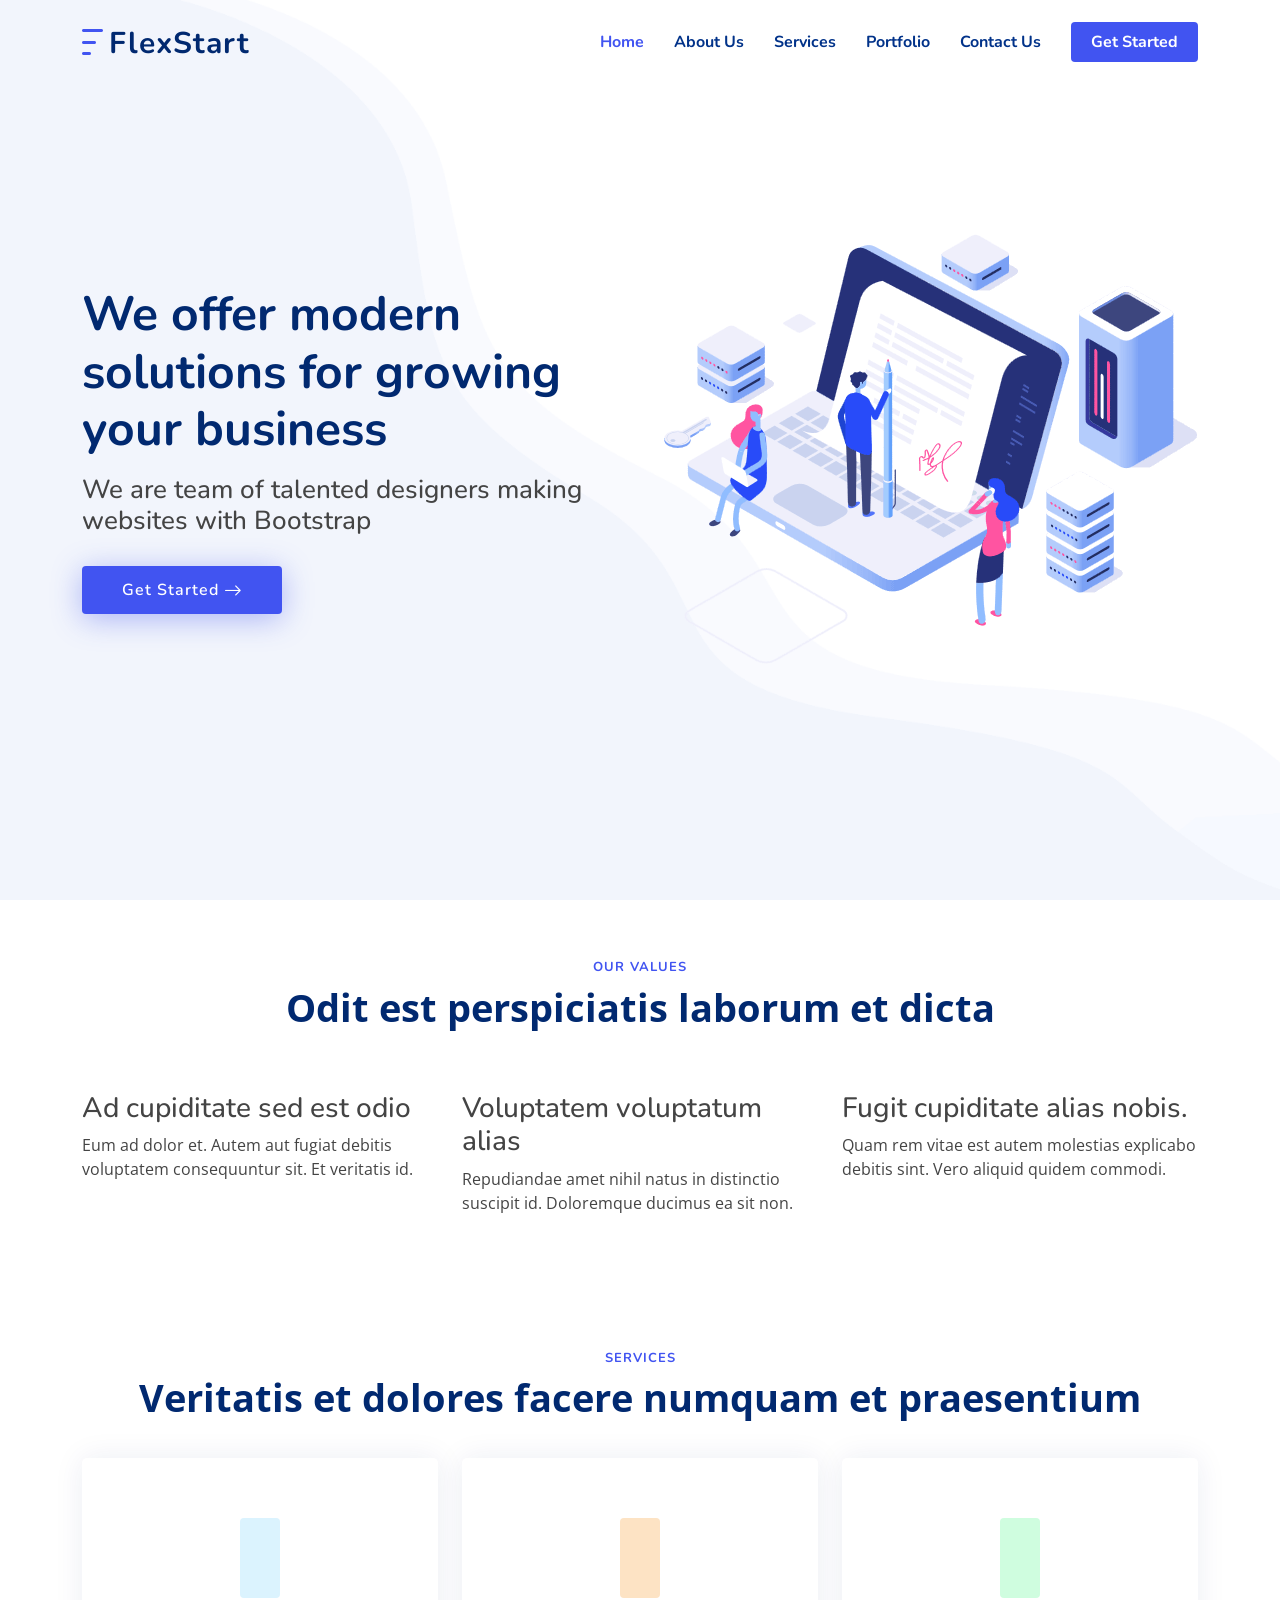
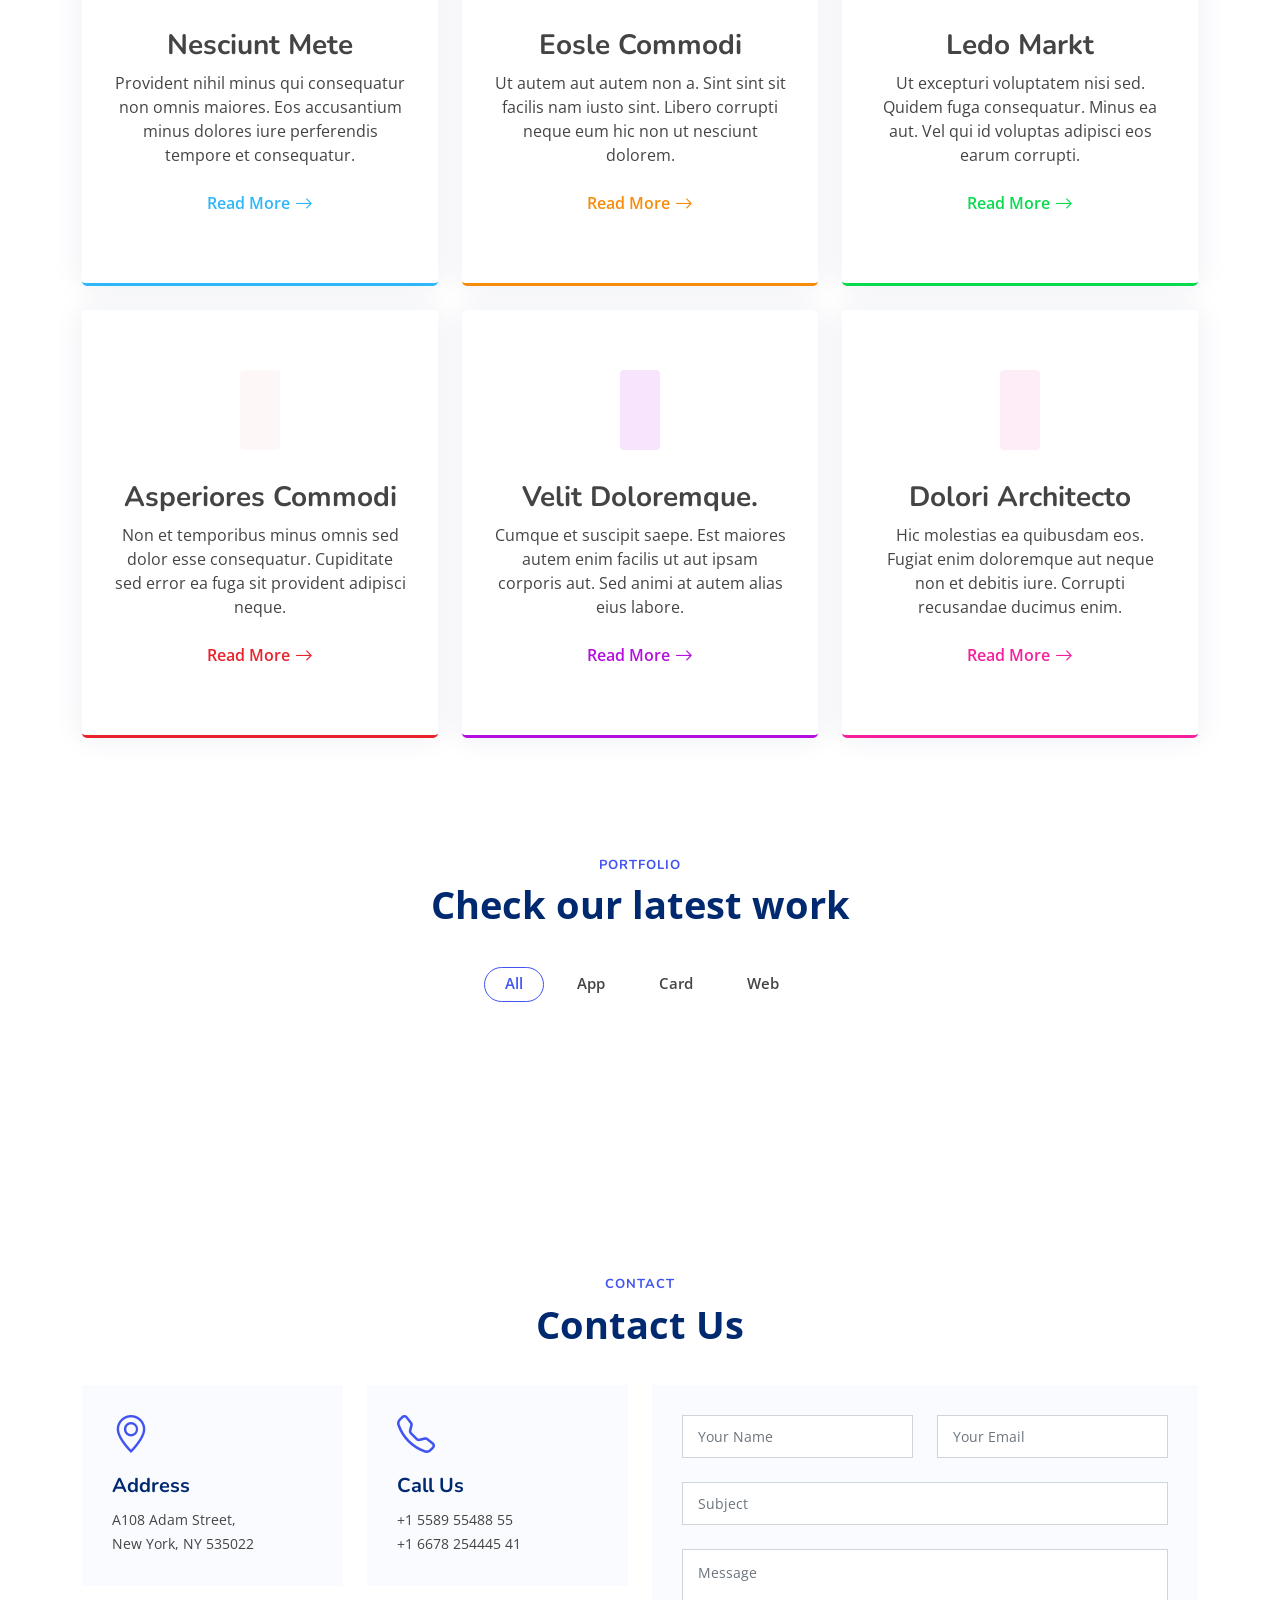
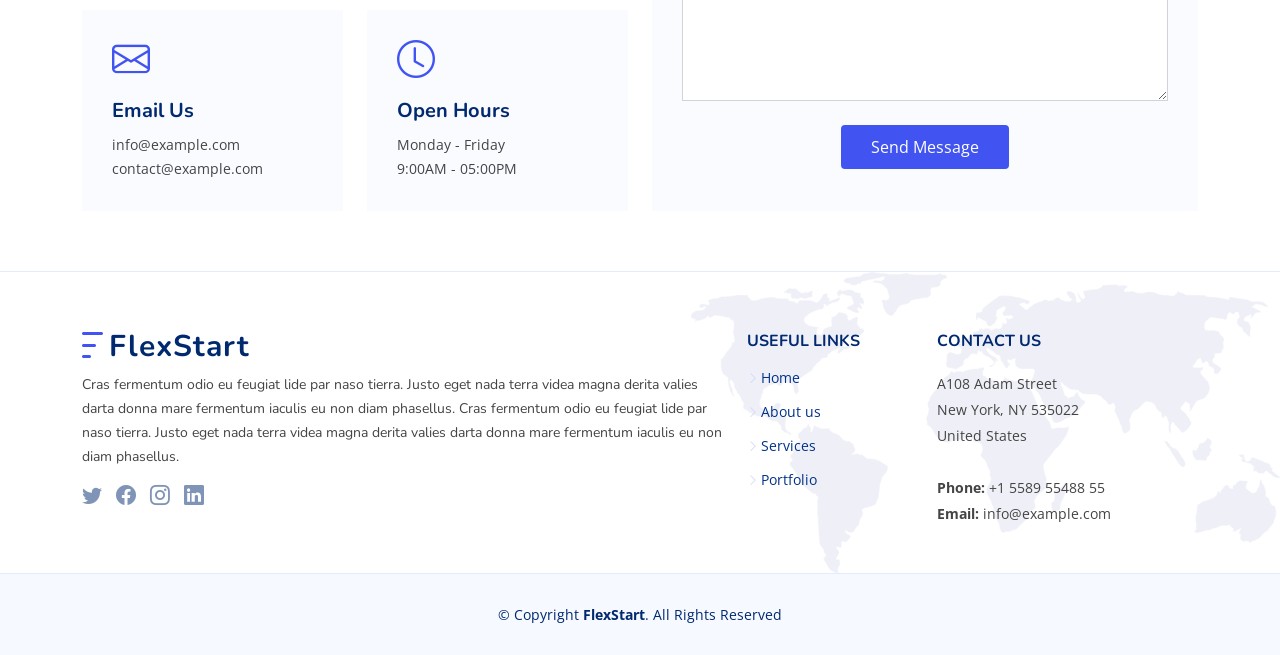
==== index.html @ 8f0bd7f2 "first commit" ====
<!DOCTYPE html>
<html lang="en">

<head>
  <meta name="description" content="Award winning mobile & web app development, design, and strategy. We're the software development firm you've been looking for.">
	<meta name="keywords" content="website development" />
	<meta name="viewport" content="width=device-width,initial-scale=1.0" />
	<link rel="canonical" href="" />
	<meta name="googlebot" content="index, follow" />
	<meta name="yahooSeeker" content="index, follow" />
	<meta name="msnbot" content="index, follow" />
	<meta name="robots" content="index, follow" />
	<link rel="shortcut icon" type="image/x-icon" href="./assets/images/favicon.webp">
	<meta property="og:title" content="Woz At Work Website Development Company - iPhone & Android App Development">
	<meta property="og:site_name" content="Woz At Work">
	<meta property="og:url" content="">
	<meta property="og:description" content="Award winning mobile & web app development, design, and strategy. We're the software development firm you've been looking for.">
  <title>Woz At Work- Award winning mobile & web app development, design, and strategy. We're the software development firm you've been looking for.</title>

  <!-- Google Fonts -->
  <link href="https://fonts.googleapis.com/css?family=Open+Sans:300,300i,400,400i,600,600i,700,700i|Nunito:300,300i,400,400i,600,600i,700,700i|Poppins:300,300i,400,400i,500,500i,600,600i,700,700i" rel="stylesheet">

  <!-- Vendor CSS Files -->
  <link href="assets/css/aos.css" rel="stylesheet">
  <link href="assets/css/bootstrap.min.css" rel="stylesheet">
  <link href="assets/css/bootstrap-icons.css" rel="stylesheet">
  <link href="assets/css/glightbox.min.css" rel="stylesheet">
  <link href="assets/css/remixicon.css" rel="stylesheet">
  <link href="assets/css/swiper-bundle.min.css" rel="stylesheet">

  <!-- CSS File -->
  <link href="assets/css/style.css" rel="stylesheet">
</head>

<body>

  <!-- ======= Header ======= -->
  <header id="header" class="header fixed-top">
    <div class="container-fluid container-xl d-flex align-items-center justify-content-between">

      <a href="index.html" class="logo d-flex align-items-center">
        <img src="assets/img/logo.png" alt="">
        <span>FlexStart</span>
      </a>

      <nav id="navbar" class="navbar">
        <ul>
          <li><a class="nav-link scrollto active" href="#hero">Home</a></li>
          <li><a class="nav-link scrollto" href="#about">About Us</a></li>
          <li><a class="nav-link scrollto" href="#services">Services</a></li>
          <li><a class="nav-link scrollto" href="#portfolio">Portfolio</a></li>
          <li><a class="nav-link scrollto" href="#contact">Contact Us</a></li>
          <li><a class="getstarted scrollto" href="#about">Get Started</a></li>
        </ul>
        <i class="bi bi-list mobile-nav-toggle"></i>
      </nav><!-- .navbar -->

    </div>
  </header><!-- End Header -->

  <!-- ======= Hero Section ======= -->
  <section id="hero" class="hero d-flex align-items-center">

    <div class="container">
      <div class="row">
        <div class="col-lg-6 d-flex flex-column justify-content-center">
          <h1 data-aos="fade-up">We offer modern solutions for growing your business</h1>
          <h2 data-aos="fade-up" data-aos-delay="400">We are team of talented designers making websites with Bootstrap</h2>
          <div data-aos="fade-up" data-aos-delay="600">
            <div class="text-center text-lg-start">
              <a href="#about" class="btn-get-started scrollto d-inline-flex align-items-center justify-content-center align-self-center">
                <span>Get Started</span>
                <i class="bi bi-arrow-right"></i>
              </a>
            </div>
          </div>
        </div>
        <div class="col-lg-6 hero-img" data-aos="zoom-out" data-aos-delay="200">
          <img src="assets/img/hero-img.png" class="img-fluid" alt="">
        </div>
      </div>
    </div>

  </section><!-- End Hero -->

  <main id="main">

    <!-- ======= Start About Section ======= -->
    <section id="about" class="Start ">

      <div class="container" data-aos="fade-up">

        <header class="section-header">
          <h2>Our Values</h2>
          <p>Odit est perspiciatis laborum et dicta</p>
        </header>

        <div class="row">

          <div class="col-lg-4" data-aos="fade-up" data-aos-delay="200">
            <div class="box">
              <img src="assets/img/values-1.png" class="img-fluid" alt="">
              <h3>Ad cupiditate sed est odio</h3>
              <p>Eum ad dolor et. Autem aut fugiat debitis voluptatem consequuntur sit. Et veritatis id.</p>
            </div>
          </div>

          <div class="col-lg-4 mt-4 mt-lg-0" data-aos="fade-up" data-aos-delay="400">
            <div class="box">
              <img src="assets/img/values-2.png" class="img-fluid" alt="">
              <h3>Voluptatem voluptatum alias</h3>
              <p>Repudiandae amet nihil natus in distinctio suscipit id. Doloremque ducimus ea sit non.</p>
            </div>
          </div>

          <div class="col-lg-4 mt-4 mt-lg-0" data-aos="fade-up" data-aos-delay="600">
            <div class="box">
              <img src="assets/img/values-3.png" class="img-fluid" alt="">
              <h3>Fugit cupiditate alias nobis.</h3>
              <p>Quam rem vitae est autem molestias explicabo debitis sint. Vero aliquid quidem commodi.</p>
            </div>
          </div>

        </div>

      </div>

    </section>
    <!-- End About Section -->

    <!-- ======= Services Section ======= -->
    <section id="services" class="services">

      <div class="container" data-aos="fade-up">

        <header class="section-header">
          <h2>Services</h2>
          <p>Veritatis et dolores facere numquam et praesentium</p>
        </header>

        <div class="row gy-4">

          <div class="col-lg-4 col-md-6" data-aos="fade-up" data-aos-delay="200">
            <div class="service-box blue">
              <i class="ri-discuss-line icon"></i>
              <h3>Nesciunt Mete</h3>
              <p>Provident nihil minus qui consequatur non omnis maiores. Eos accusantium minus dolores iure perferendis tempore et consequatur.</p>
              <a href="#" class="read-more"><span>Read More</span> <i class="bi bi-arrow-right"></i></a>
            </div>
          </div>

          <div class="col-lg-4 col-md-6" data-aos="fade-up" data-aos-delay="300">
            <div class="service-box orange">
              <i class="ri-discuss-line icon"></i>
              <h3>Eosle Commodi</h3>
              <p>Ut autem aut autem non a. Sint sint sit facilis nam iusto sint. Libero corrupti neque eum hic non ut nesciunt dolorem.</p>
              <a href="#" class="read-more"><span>Read More</span> <i class="bi bi-arrow-right"></i></a>
            </div>
          </div>

          <div class="col-lg-4 col-md-6" data-aos="fade-up" data-aos-delay="400">
            <div class="service-box green">
              <i class="ri-discuss-line icon"></i>
              <h3>Ledo Markt</h3>
              <p>Ut excepturi voluptatem nisi sed. Quidem fuga consequatur. Minus ea aut. Vel qui id voluptas adipisci eos earum corrupti.</p>
              <a href="#" class="read-more"><span>Read More</span> <i class="bi bi-arrow-right"></i></a>
            </div>
          </div>

          <div class="col-lg-4 col-md-6" data-aos="fade-up" data-aos-delay="500">
            <div class="service-box red">
              <i class="ri-discuss-line icon"></i>
              <h3>Asperiores Commodi</h3>
              <p>Non et temporibus minus omnis sed dolor esse consequatur. Cupiditate sed error ea fuga sit provident adipisci neque.</p>
              <a href="#" class="read-more"><span>Read More</span> <i class="bi bi-arrow-right"></i></a>
            </div>
          </div>

          <div class="col-lg-4 col-md-6" data-aos="fade-up" data-aos-delay="600">
            <div class="service-box purple">
              <i class="ri-discuss-line icon"></i>
              <h3>Velit Doloremque.</h3>
              <p>Cumque et suscipit saepe. Est maiores autem enim facilis ut aut ipsam corporis aut. Sed animi at autem alias eius labore.</p>
              <a href="#" class="read-more"><span>Read More</span> <i class="bi bi-arrow-right"></i></a>
            </div>
          </div>

          <div class="col-lg-4 col-md-6" data-aos="fade-up" data-aos-delay="700">
            <div class="service-box pink">
              <i class="ri-discuss-line icon"></i>
              <h3>Dolori Architecto</h3>
              <p>Hic molestias ea quibusdam eos. Fugiat enim doloremque aut neque non et debitis iure. Corrupti recusandae ducimus enim.</p>
              <a href="#" class="read-more"><span>Read More</span> <i class="bi bi-arrow-right"></i></a>
            </div>
          </div>

        </div>

      </div>

    </section><!-- End Services Section -->


    <!-- ======= Portfolio Section ======= -->
    <section id="portfolio" class="portfolio">

      <div class="container" data-aos="fade-up">

        <header class="section-header">
          <h2>Portfolio</h2>
          <p>Check our latest work</p>
        </header>

        <div class="row" data-aos="fade-up" data-aos-delay="100">
          <div class="col-lg-12 d-flex justify-content-center">
            <ul id="portfolio-flters">
              <li data-filter="*" class="filter-active">All</li>
              <li data-filter=".filter-app">App</li>
              <li data-filter=".filter-card">Card</li>
              <li data-filter=".filter-web">Web</li>
            </ul>
          </div>
        </div>

        <div class="row gy-4 portfolio-container" data-aos="fade-up" data-aos-delay="200">

          <div class="col-lg-4 col-md-6 portfolio-item filter-app">
            <div class="portfolio-wrap">
              <img src="assets/img/portfolio/portfolio-1.jpg" class="img-fluid" alt="">
              <div class="portfolio-info">
                <h4>App 1</h4>
                <p>App</p>
                <div class="portfolio-links">
                  <a href="assets/img/portfolio/portfolio-1.jpg" data-gallery="portfolioGallery" class="portfokio-lightbox" title="App 1"><i class="bi bi-link-45deg"></i></a>
                </div>
              </div>
            </div>
          </div>

          <div class="col-lg-4 col-md-6 portfolio-item filter-web">
            <div class="portfolio-wrap">
              <img src="assets/img/portfolio/portfolio-2.jpg" class="img-fluid" alt="">
              <div class="portfolio-info">
                <h4>Web 3</h4>
                <p>Web</p>
                <div class="portfolio-links">
                  <a href="assets/img/portfolio/portfolio-2.jpg" data-gallery="portfolioGallery" class="portfokio-lightbox" title="Web 3"><i class="bi bi-link-45deg"></i></a>
                </div>
              </div>
            </div>
          </div>

          <div class="col-lg-4 col-md-6 portfolio-item filter-app">
            <div class="portfolio-wrap">
              <img src="assets/img/portfolio/portfolio-3.jpg" class="img-fluid" alt="">
              <div class="portfolio-info">
                <h4>App 2</h4>
                <p>App</p>
                <div class="portfolio-links">
                  <a href="assets/img/portfolio/portfolio-3.jpg" data-gallery="portfolioGallery" class="portfokio-lightbox" title="App 2"><i class="bi bi-link-45deg"></i></a>
                </div>
              </div>
            </div>
          </div>

          <div class="col-lg-4 col-md-6 portfolio-item filter-card">
            <div class="portfolio-wrap">
              <img src="assets/img/portfolio/portfolio-4.jpg" class="img-fluid" alt="">
              <div class="portfolio-info">
                <h4>Card 2</h4>
                <p>Card</p>
                <div class="portfolio-links">
                  <a href="assets/img/portfolio/portfolio-4.jpg" data-gallery="portfolioGallery" class="portfokio-lightbox" title="Card 2"><i class="bi bi-link-45deg"></i></a>
                </div>
              </div>
            </div>
          </div>

          <div class="col-lg-4 col-md-6 portfolio-item filter-web">
            <div class="portfolio-wrap">
              <img src="assets/img/portfolio/portfolio-5.jpg" class="img-fluid" alt="">
              <div class="portfolio-info">
                <h4>Web 2</h4>
                <p>Web</p>
                <div class="portfolio-links">
                  <a href="assets/img/portfolio/portfolio-5.jpg" data-gallery="portfolioGallery" class="portfokio-lightbox" title="Web 2"><i class="bi bi-link-45deg"></i></a>
                </div>
              </div>
            </div>
          </div>

          <div class="col-lg-4 col-md-6 portfolio-item filter-app">
            <div class="portfolio-wrap">
              <img src="assets/img/portfolio/portfolio-6.jpg" class="img-fluid" alt="">
              <div class="portfolio-info">
                <h4>App 3</h4>
                <p>App</p>
                <div class="portfolio-links">
                  <a href="assets/img/portfolio/portfolio-6.jpg" data-gallery="portfolioGallery" class="portfokio-lightbox" title="App 3"><i class="bi bi-link-45deg"></i></a>
                </div>
              </div>
            </div>
          </div>

          <div class="col-lg-4 col-md-6 portfolio-item filter-card">
            <div class="portfolio-wrap">
              <img src="assets/img/portfolio/portfolio-7.jpg" class="img-fluid" alt="">
              <div class="portfolio-info">
                <h4>Card 1</h4>
                <p>Card</p>
                <div class="portfolio-links">
                  <a href="assets/img/portfolio/portfolio-7.jpg" data-gallery="portfolioGallery" class="portfokio-lightbox" title="Card 1"><i class="bi bi-link-45deg"></i></a>
                </div>
              </div>
            </div>
          </div>

          <div class="col-lg-4 col-md-6 portfolio-item filter-card">
            <div class="portfolio-wrap">
              <img src="assets/img/portfolio/portfolio-8.jpg" class="img-fluid" alt="">
              <div class="portfolio-info">
                <h4>Card 3</h4>
                <p>Card</p>
                <div class="portfolio-links">
                  <a href="assets/img/portfolio/portfolio-8.jpg" data-gallery="portfolioGallery" class="portfokio-lightbox" title="Card 3"><i class="bi bi-link-45deg"></i></a>
                </div>
              </div>
            </div>
          </div>

          <div class="col-lg-4 col-md-6 portfolio-item filter-web">
            <div class="portfolio-wrap">
              <img src="assets/img/portfolio/portfolio-9.jpg" class="img-fluid" alt="">
              <div class="portfolio-info">
                <h4>Web 3</h4>
                <p>Web</p>
                <div class="portfolio-links">
                  <a href="assets/img/portfolio/portfolio-9.jpg" data-gallery="portfolioGallery" class="portfokio-lightbox" title="Web 3"><i class="bi bi-link-45deg"></i></a>
                </div>
              </div>
            </div>
          </div>

        </div>

      </div>

    </section><!-- End Portfolio Section -->

    <!-- ======= Testimonials Section ======= -->
    <!-- <section id="testimonials" class="testimonials">

      <div class="container" data-aos="fade-up">

        <header class="section-header">
          <h2>Testimonials</h2>
          <p>What they are saying about us</p>
        </header>

        <div class="testimonials-slider swiper" data-aos="fade-up" data-aos-delay="200">
          <div class="swiper-wrapper">

            <div class="swiper-slide">
              <div class="testimonial-item">
                <div class="stars">
                  <i class="bi bi-star-fill"></i><i class="bi bi-star-fill"></i><i class="bi bi-star-fill"></i><i class="bi bi-star-fill"></i><i class="bi bi-star-fill"></i>
                </div>
                <p>
                  Proin iaculis purus consequat sem cure digni ssim donec porttitora entum suscipit rhoncus. Accusantium quam, ultricies eget id, aliquam eget nibh et. Maecen aliquam, risus at semper.
                </p>
                <div class="profile mt-auto">
                  <img src="assets/img/testimonials/testimonials-1.jpg" class="testimonial-img" alt="">
                  <h3>Saul Goodman</h3>
                  <h4>Ceo &amp; Founder</h4>
                </div>
              </div>
            </div>

            <div class="swiper-slide">
              <div class="testimonial-item">
                <div class="stars">
                  <i class="bi bi-star-fill"></i><i class="bi bi-star-fill"></i><i class="bi bi-star-fill"></i><i class="bi bi-star-fill"></i><i class="bi bi-star-fill"></i>
                </div>
                <p>
                  Export tempor illum tamen malis malis eram quae irure esse labore quem cillum quid cillum eram malis quorum velit fore eram velit sunt aliqua noster fugiat irure amet legam anim culpa.
                </p>
                <div class="profile mt-auto">
                  <img src="assets/img/testimonials/testimonials-2.jpg" class="testimonial-img" alt="">
                  <h3>Sara Wilsson</h3>
                  <h4>Designer</h4>
                </div>
              </div>
            </div>

            <div class="swiper-slide">
              <div class="testimonial-item">
                <div class="stars">
                  <i class="bi bi-star-fill"></i><i class="bi bi-star-fill"></i><i class="bi bi-star-fill"></i><i class="bi bi-star-fill"></i><i class="bi bi-star-fill"></i>
                </div>
                <p>
                  Enim nisi quem export duis labore cillum quae magna enim sint quorum nulla quem veniam duis minim tempor labore quem eram duis noster aute amet eram fore quis sint minim.
                </p>
                <div class="profile mt-auto">
                  <img src="assets/img/testimonials/testimonials-3.jpg" class="testimonial-img" alt="">
                  <h3>Jena Karlis</h3>
                  <h4>Store Owner</h4>
                </div>
              </div>
            </div>

            <div class="swiper-slide">
              <div class="testimonial-item">
                <div class="stars">
                  <i class="bi bi-star-fill"></i><i class="bi bi-star-fill"></i><i class="bi bi-star-fill"></i><i class="bi bi-star-fill"></i><i class="bi bi-star-fill"></i>
                </div>
                <p>
                  Fugiat enim eram quae cillum dolore dolor amet nulla culpa multos export minim fugiat minim velit minim dolor enim duis veniam ipsum anim magna sunt elit fore quem dolore labore illum veniam.
                </p>
                <div class="profile mt-auto">
                  <img src="assets/img/testimonials/testimonials-4.jpg" class="testimonial-img" alt="">
                  <h3>Matt Brandon</h3>
                  <h4>Freelancer</h4>
                </div>
              </div>
            </div>

            <div class="swiper-slide">
              <div class="testimonial-item">
                <div class="stars">
                  <i class="bi bi-star-fill"></i><i class="bi bi-star-fill"></i><i class="bi bi-star-fill"></i><i class="bi bi-star-fill"></i><i class="bi bi-star-fill"></i>
                </div>
                <p>
                  Quis quorum aliqua sint quem legam fore sunt eram irure aliqua veniam tempor noster veniam enim culpa labore duis sunt culpa nulla illum cillum fugiat legam esse veniam culpa fore nisi cillum quid.
                </p>
                <div class="profile mt-auto">
                  <img src="assets/img/testimonials/testimonials-5.jpg" class="testimonial-img" alt="">
                  <h3>John Larson</h3>
                  <h4>Entrepreneur</h4>
                </div>
              </div>
            </div>

          </div>
          <div class="swiper-pagination"></div>
        </div>

      </div>

    </section> -->
    <!-- End Testimonials Section -->


    <!-- ======= Contact Section ======= -->
    <section id="contact" class="contact">

      <div class="container" data-aos="fade-up">

        <header class="section-header">
          <h2>Contact</h2>
          <p>Contact Us</p>
        </header>

        <div class="row gy-4">

          <div class="col-lg-6">

            <div class="row gy-4">
              <div class="col-md-6">
                <div class="info-box">
                  <i class="bi bi-geo-alt"></i>
                  <h3>Address</h3>
                  <p>A108 Adam Street,<br>New York, NY 535022</p>
                </div>
              </div>
              <div class="col-md-6">
                <div class="info-box">
                  <i class="bi bi-telephone"></i>
                  <h3>Call Us</h3>
                  <p>+1 5589 55488 55<br>+1 6678 254445 41</p>
                </div>
              </div>
              <div class="col-md-6">
                <div class="info-box">
                  <i class="bi bi-envelope"></i>
                  <h3>Email Us</h3>
                  <p>info@example.com<br>contact@example.com</p>
                </div>
              </div>
              <div class="col-md-6">
                <div class="info-box">
                  <i class="bi bi-clock"></i>
                  <h3>Open Hours</h3>
                  <p>Monday - Friday<br>9:00AM - 05:00PM</p>
                </div>
              </div>
            </div>

          </div>

          <div class="col-lg-6">
            <form action="forms/contact.php" method="post" class="php-email-form">
              <div class="row gy-4">

                <div class="col-md-6">
                  <input type="text" name="name" class="form-control" placeholder="Your Name" required>
                </div>

                <div class="col-md-6 ">
                  <input type="email" class="form-control" name="email" placeholder="Your Email" required>
                </div>

                <div class="col-md-12">
                  <input type="text" class="form-control" name="subject" placeholder="Subject" required>
                </div>

                <div class="col-md-12">
                  <textarea class="form-control" name="message" rows="6" placeholder="Message" required></textarea>
                </div>

                <div class="col-md-12 text-center">
                  <div class="loading">Loading</div>
                  <div class="error-message"></div>
                  <div class="sent-message">Your message has been sent. Thank you!</div>

                  <button type="submit">Send Message</button>
                </div>

              </div>
            </form>

          </div>

        </div>

      </div>

    </section><!-- End Contact Section -->

  </main><!-- End #main -->

  <!-- ======= Footer ======= -->
  <footer id="footer" class="footer">
    <div class="footer-top">
      <div class="container">
        <div class="row gy-4">
          <div class="col-lg-7 col-md-12 footer-info">
            <a href="index.html" class="logo d-flex align-items-center">
              <img src="assets/img/logo.png" alt="">
              <span>FlexStart</span>
            </a>
            <p>Cras fermentum odio eu feugiat lide par naso tierra. Justo eget nada terra videa magna derita valies darta donna mare fermentum iaculis eu non diam phasellus.
              Cras fermentum odio eu feugiat lide par naso tierra. Justo eget nada terra videa magna derita valies darta donna mare fermentum iaculis eu non diam phasellus.
            </p>
            <div class="social-links mt-3">
              <a href="#" class="twitter"><i class="bi bi-twitter"></i></a>
              <a href="#" class="facebook"><i class="bi bi-facebook"></i></a>
              <a href="#" class="instagram"><i class="bi bi-instagram"></i></a>
              <a href="#" class="linkedin"><i class="bi bi-linkedin"></i></a>
            </div>
          </div>

          <div class="col-lg-2 col-6 footer-links">
            <h4>Useful Links</h4>
            <ul>
              <li><i class="bi bi-chevron-right"></i> <a href="#hero">Home</a></li>
              <li><i class="bi bi-chevron-right"></i> <a href="#about">About us</a></li>
              <li><i class="bi bi-chevron-right"></i> <a href="#services">Services</a></li>
              <li><i class="bi bi-chevron-right"></i> <a href="#portfolio">Portfolio</a></li>
            </ul>
          </div>

          <div class="col-lg-3 col-md-12 footer-contact text-center text-md-start">
            <h4>Contact Us</h4>
            <p>
              A108 Adam Street <br>
              New York, NY 535022<br>
              United States <br><br>
              <strong>Phone:</strong> +1 5589 55488 55<br>
              <strong>Email:</strong> info@example.com<br>
            </p>
          </div>

        </div>
      </div>
    </div>

    <div class="container">
      <div class="copyright">
        &copy; Copyright <strong><span>FlexStart</span></strong>. All Rights Reserved
      </div>
    </div>
  </footer><!-- End Footer -->

  <a href="#" class="back-to-top d-flex align-items-center justify-content-center"><i class="bi bi-arrow-up-short"></i></a>

  <!-- JS Files -->
  <script src="assets/js/purecounter.js"></script>
  <script src="assets/js/aos.js"></script>
  <script src="assets/js/bootstrap.bundle.min.js"></script>
  <script src="assets/js/glightbox.min.js"></script>
  <script src="assets/js/isotope.pkgd.min.js"></script>
  <script src="assets/js/swiper-bundle.min.js"></script>
  <script src="assets/js/validate.js"></script>

  <!-- Main JS File -->
  <script src="assets/js/main.js"></script>

</body>

</html>
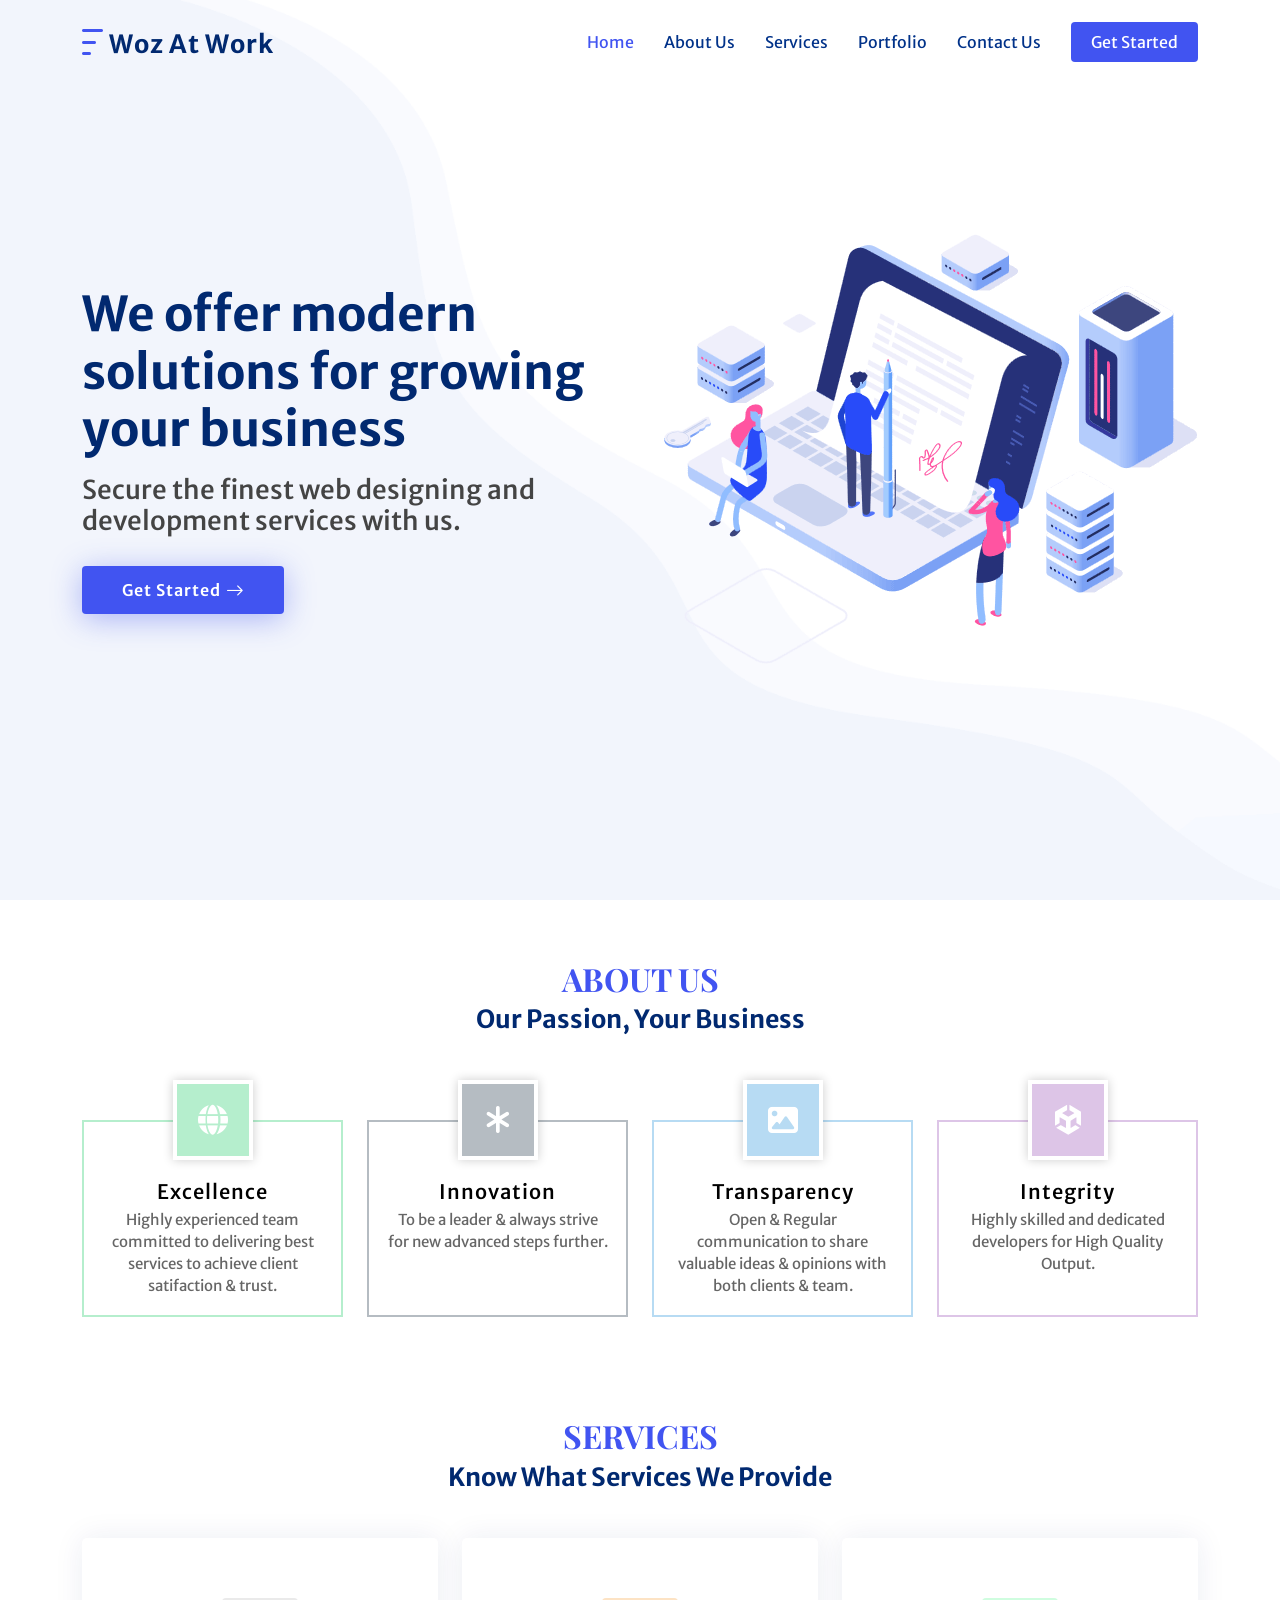
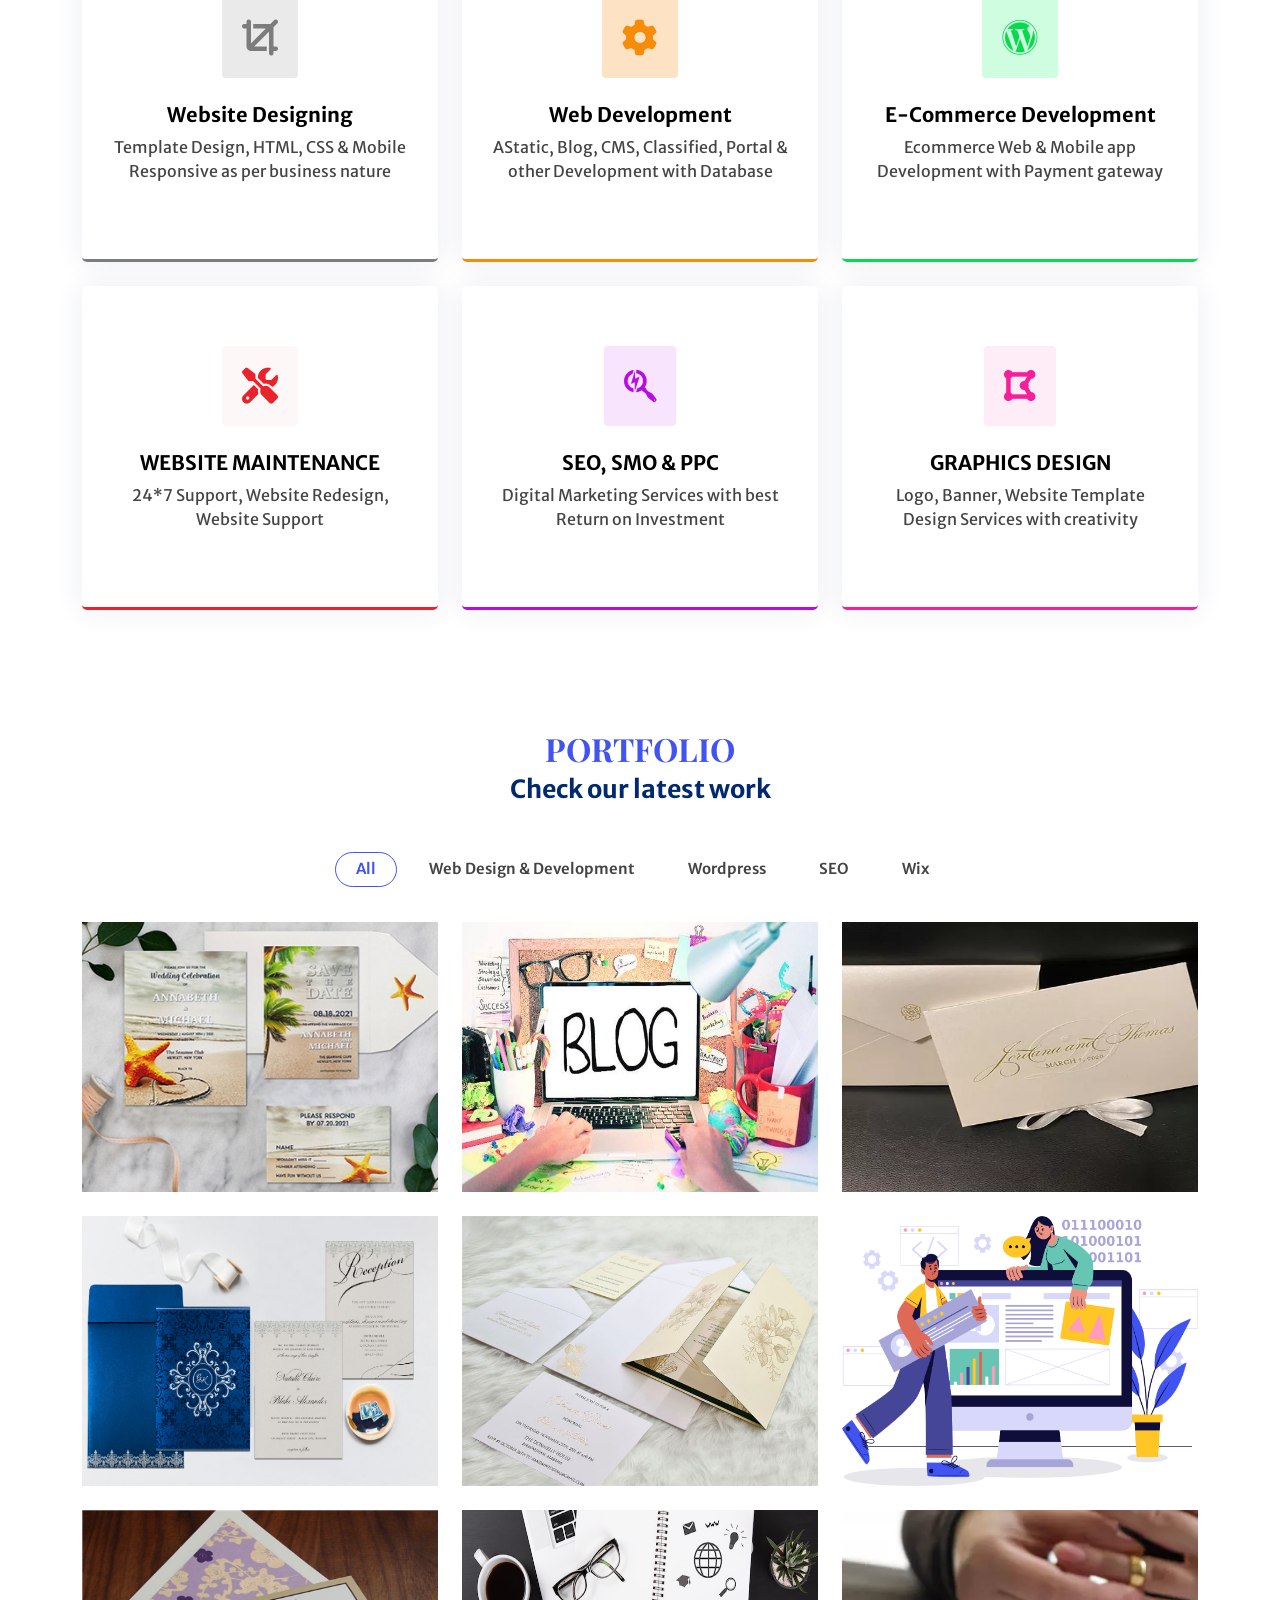
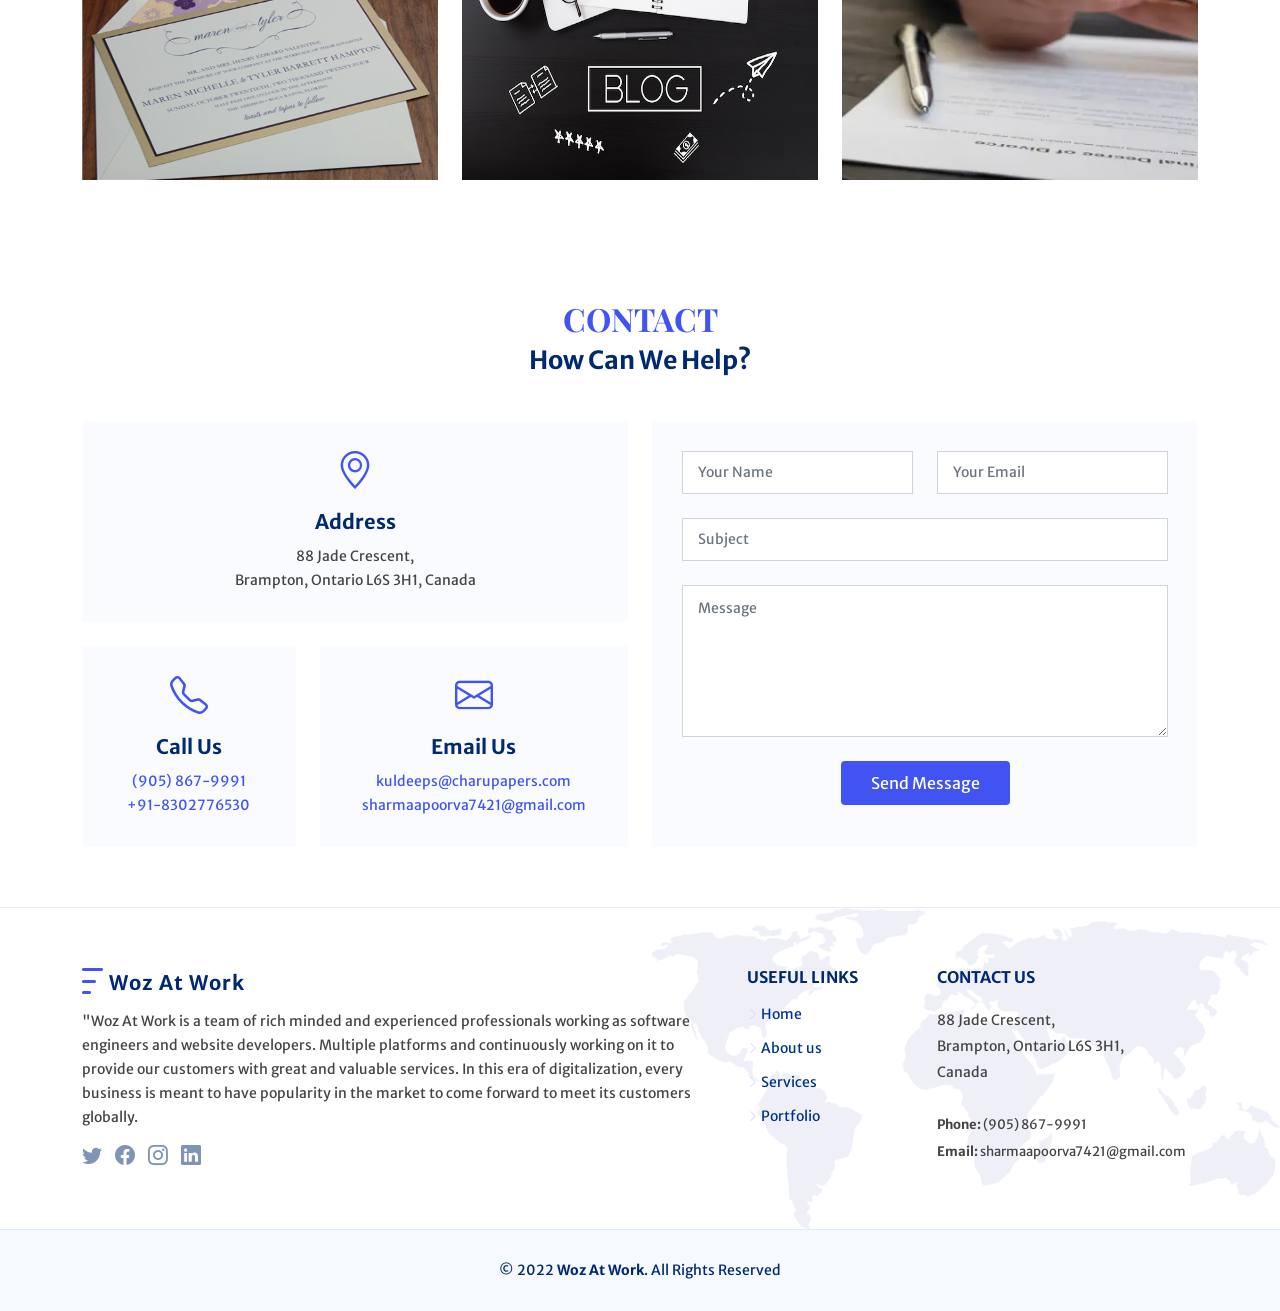
==== commit 20dd2fe7: "21commit" ====
--- a/index.html
+++ b/index.html
@@ -10,7 +10,7 @@
 	<meta name="yahooSeeker" content="index, follow" />
 	<meta name="msnbot" content="index, follow" />
 	<meta name="robots" content="index, follow" />
-	<link rel="shortcut icon" type="image/x-icon" href="./assets/images/favicon.webp">
+	<link rel="shortcut icon" type="image/x-icon" href="./assets/img/favicon.ico">
 	<meta property="og:title" content="Woz At Work Website Development Company - iPhone & Android App Development">
 	<meta property="og:site_name" content="Woz At Work">
 	<meta property="og:url" content="">
@@ -18,16 +18,16 @@
   <title>Woz At Work- Award winning mobile & web app development, design, and strategy. We're the software development firm you've been looking for.</title>
 
   <!-- Google Fonts -->
-  <link href="https://fonts.googleapis.com/css?family=Open+Sans:300,300i,400,400i,600,600i,700,700i|Nunito:300,300i,400,400i,600,600i,700,700i|Poppins:300,300i,400,400i,500,500i,600,600i,700,700i" rel="stylesheet">
+  <link rel="preconnect" href="https://fonts.googleapis.com">
+  <link rel="preconnect" href="https://fonts.gstatic.com" crossorigin>
+  <link href="https://fonts.googleapis.com/css2?family=Merriweather+Sans:wght@500&family=Playfair+Display:wght@600;700&display=swap" rel="stylesheet">  
+  <link rel="stylesheet" href="https://cdnjs.cloudflare.com/ajax/libs/font-awesome/6.1.1/css/all.min.css"/>
 
   <!-- Vendor CSS Files -->
   <link href="assets/css/aos.css" rel="stylesheet">
   <link href="assets/css/bootstrap.min.css" rel="stylesheet">
   <link href="assets/css/bootstrap-icons.css" rel="stylesheet">
-  <link href="assets/css/glightbox.min.css" rel="stylesheet">
-  <link href="assets/css/remixicon.css" rel="stylesheet">
-  <link href="assets/css/swiper-bundle.min.css" rel="stylesheet">
-
+  
   <!-- CSS File -->
   <link href="assets/css/style.css" rel="stylesheet">
 </head>
@@ -37,12 +37,10 @@
   <!-- ======= Header ======= -->
   <header id="header" class="header fixed-top">
     <div class="container-fluid container-xl d-flex align-items-center justify-content-between">
-
-      <a href="index.html" class="logo d-flex align-items-center">
+      <a href="#!" class="logo d-flex align-items-center">
         <img src="assets/img/logo.png" alt="">
-        <span>FlexStart</span>
+        <span>Woz At Work</span>
       </a>
-
       <nav id="navbar" class="navbar">
         <ul>
           <li><a class="nav-link scrollto active" href="#hero">Home</a></li>
@@ -60,12 +58,12 @@
 
   <!-- ======= Hero Section ======= -->
   <section id="hero" class="hero d-flex align-items-center">
-
     <div class="container">
       <div class="row">
-        <div class="col-lg-6 d-flex flex-column justify-content-center">
+        <div class="col-lg-6 d-flex flex-column justify-content-center order-last order-lg-first">
           <h1 data-aos="fade-up">We offer modern solutions for growing your business</h1>
-          <h2 data-aos="fade-up" data-aos-delay="400">We are team of talented designers making websites with Bootstrap</h2>
+          <h2 data-aos="fade-up" data-aos-delay="400">Secure the finest web designing and development services with us.
+          </h2>
           <div data-aos="fade-up" data-aos-delay="600">
             <div class="text-center text-lg-start">
               <a href="#about" class="btn-get-started scrollto d-inline-flex align-items-center justify-content-center align-self-center">
@@ -80,49 +78,56 @@
         </div>
       </div>
     </div>
-
   </section><!-- End Hero -->
 
   <main id="main">
-
     <!-- ======= Start About Section ======= -->
     <section id="about" class="Start ">
-
       <div class="container" data-aos="fade-up">
-
         <header class="section-header">
-          <h2>Our Values</h2>
-          <p>Odit est perspiciatis laborum et dicta</p>
+          <h2>About Us</h2>
+          <p>Our Passion, Your Business</p>
         </header>
 
         <div class="row">
-
-          <div class="col-lg-4" data-aos="fade-up" data-aos-delay="200">
-            <div class="box">
-              <img src="assets/img/values-1.png" class="img-fluid" alt="">
-              <h3>Ad cupiditate sed est odio</h3>
-              <p>Eum ad dolor et. Autem aut fugiat debitis voluptatem consequuntur sit. Et veritatis id.</p>
-            </div>
-          </div>
-
-          <div class="col-lg-4 mt-4 mt-lg-0" data-aos="fade-up" data-aos-delay="400">
-            <div class="box">
-              <img src="assets/img/values-2.png" class="img-fluid" alt="">
-              <h3>Voluptatem voluptatum alias</h3>
-              <p>Repudiandae amet nihil natus in distinctio suscipit id. Doloremque ducimus ea sit non.</p>
-            </div>
-          </div>
-
-          <div class="col-lg-4 mt-4 mt-lg-0" data-aos="fade-up" data-aos-delay="600">
-            <div class="box">
-              <img src="assets/img/values-3.png" class="img-fluid" alt="">
-              <h3>Fugit cupiditate alias nobis.</h3>
-              <p>Quam rem vitae est autem molestias explicabo debitis sint. Vero aliquid quidem commodi.</p>
-            </div>
-          </div>
-
-        </div>
-
+          <div class="col-lg-3 col-md-6 mt-5 mt-lg-0" data-aos="fade-up" data-aos-delay="200">
+            <div class="serviceBox">
+                <div class="service-icon">
+                    <span><i class="fa fa-globe"></i></span>
+                </div>
+                <h3 class="title">Excellence</h3>
+                <p class="description">Highly experienced team committed to delivering best services to achieve client satifaction & trust.</p>
+            </div>
+        </div>
+
+         <div class="col-lg-3 col-md-6 mt-5 mt-lg-0" data-aos="fade-up" data-aos-delay="400">
+          <div class="serviceBox orange">
+              <div class="service-icon">
+                  <span><i class="fa-solid fa-asterisk"></i></span>
+              </div>
+              <h3 class="title">Innovation</h3>
+              <p class="description">To be a leader & always strive for new advanced steps further.</p>
+          </div>
+      </div>
+       <div class="col-lg-3 col-md-6 mt-5 mt-lg-0" data-aos="fade-up" data-aos-delay="600">
+          <div class="serviceBox pink">
+              <div class="service-icon">
+                  <span><i class="fa-solid fa-image"></i></span>
+              </div>
+              <h3 class="title">Transparency</h3>
+              <p class="description">Open & Regular communication to share valuable ideas & opinions with both clients & team.</p>
+          </div>
+      </div>
+       <div class="col-lg-3 col-md-6 mt-5 mt-lg-0" data-aos="fade-up" data-aos-delay="800">
+          <div class="serviceBox blue">
+              <div class="service-icon">
+                  <span><i class="fa-brands fa-unity"></i></span>
+              </div>
+              <h3 class="title">Integrity</h3>
+              <p class="description">Highly skilled and dedicated developers for High Quality Output.</p>
+          </div>
+      </div>
+        </div>
       </div>
 
     </section>
@@ -130,147 +135,120 @@
 
     <!-- ======= Services Section ======= -->
     <section id="services" class="services">
-
       <div class="container" data-aos="fade-up">
-
         <header class="section-header">
           <h2>Services</h2>
-          <p>Veritatis et dolores facere numquam et praesentium</p>
+          <p>Know What Services We Provide</p>
         </header>
 
         <div class="row gy-4">
-
           <div class="col-lg-4 col-md-6" data-aos="fade-up" data-aos-delay="200">
             <div class="service-box blue">
-              <i class="ri-discuss-line icon"></i>
-              <h3>Nesciunt Mete</h3>
-              <p>Provident nihil minus qui consequatur non omnis maiores. Eos accusantium minus dolores iure perferendis tempore et consequatur.</p>
-              <a href="#" class="read-more"><span>Read More</span> <i class="bi bi-arrow-right"></i></a>
+              <i class="fa-solid fa-crop icon"></i>
+              <h3>Website Designing</h3>
+              <p>Template Design, HTML, CSS & Mobile Responsive as per business nature
+                </p>
             </div>
           </div>
 
           <div class="col-lg-4 col-md-6" data-aos="fade-up" data-aos-delay="300">
             <div class="service-box orange">
-              <i class="ri-discuss-line icon"></i>
-              <h3>Eosle Commodi</h3>
-              <p>Ut autem aut autem non a. Sint sint sit facilis nam iusto sint. Libero corrupti neque eum hic non ut nesciunt dolorem.</p>
-              <a href="#" class="read-more"><span>Read More</span> <i class="bi bi-arrow-right"></i></a>
+              <i class="fa-solid fa-gear icon"></i>
+              <h3>Web Development</h3>
+              <p>AStatic, Blog, CMS, Classified, Portal & other Development with Database
+              </p>
             </div>
           </div>
 
           <div class="col-lg-4 col-md-6" data-aos="fade-up" data-aos-delay="400">
             <div class="service-box green">
-              <i class="ri-discuss-line icon"></i>
-              <h3>Ledo Markt</h3>
-              <p>Ut excepturi voluptatem nisi sed. Quidem fuga consequatur. Minus ea aut. Vel qui id voluptas adipisci eos earum corrupti.</p>
-              <a href="#" class="read-more"><span>Read More</span> <i class="bi bi-arrow-right"></i></a>
+              <i class="fa-brands fa-wordpress icon"></i>
+              <h3>E-Commerce Development</h3>
+              <p>Ecommerce Web & Mobile app Development with Payment gateway</p>
             </div>
           </div>
 
           <div class="col-lg-4 col-md-6" data-aos="fade-up" data-aos-delay="500">
             <div class="service-box red">
-              <i class="ri-discuss-line icon"></i>
-              <h3>Asperiores Commodi</h3>
-              <p>Non et temporibus minus omnis sed dolor esse consequatur. Cupiditate sed error ea fuga sit provident adipisci neque.</p>
-              <a href="#" class="read-more"><span>Read More</span> <i class="bi bi-arrow-right"></i></a>
+              <i class="fa-solid fa-screwdriver-wrench icon"></i>
+              <h3>WEBSITE MAINTENANCE</h3>
+              <p>24*7 Support, Website Redesign, Website Support</p>
             </div>
           </div>
 
           <div class="col-lg-4 col-md-6" data-aos="fade-up" data-aos-delay="600">
             <div class="service-box purple">
-              <i class="ri-discuss-line icon"></i>
-              <h3>Velit Doloremque.</h3>
-              <p>Cumque et suscipit saepe. Est maiores autem enim facilis ut aut ipsam corporis aut. Sed animi at autem alias eius labore.</p>
-              <a href="#" class="read-more"><span>Read More</span> <i class="bi bi-arrow-right"></i></a>
+              <i class="fa-brands fa-searchengin icon"></i>
+              <h3>SEO, SMO & PPC</h3>
+              <p>Digital Marketing Services with best Return on Investment
+              </p>
             </div>
           </div>
 
           <div class="col-lg-4 col-md-6" data-aos="fade-up" data-aos-delay="700">
             <div class="service-box pink">
-              <i class="ri-discuss-line icon"></i>
-              <h3>Dolori Architecto</h3>
-              <p>Hic molestias ea quibusdam eos. Fugiat enim doloremque aut neque non et debitis iure. Corrupti recusandae ducimus enim.</p>
-              <a href="#" class="read-more"><span>Read More</span> <i class="bi bi-arrow-right"></i></a>
-            </div>
-          </div>
-
-        </div>
-
-      </div>
-
+              <i class="fa-solid fa-draw-polygon icon"></i>
+              <h3>GRAPHICS DESIGN</h3>
+              <p>Logo, Banner, Website Template Design Services with creativity</p>
+            </div>
+          </div>
+        </div>
+      </div>
     </section><!-- End Services Section -->
 
 
     <!-- ======= Portfolio Section ======= -->
     <section id="portfolio" class="portfolio">
-
       <div class="container" data-aos="fade-up">
-
         <header class="section-header">
           <h2>Portfolio</h2>
           <p>Check our latest work</p>
         </header>
-
         <div class="row" data-aos="fade-up" data-aos-delay="100">
           <div class="col-lg-12 d-flex justify-content-center">
             <ul id="portfolio-flters">
               <li data-filter="*" class="filter-active">All</li>
-              <li data-filter=".filter-app">App</li>
-              <li data-filter=".filter-card">Card</li>
-              <li data-filter=".filter-web">Web</li>
+              <li data-filter=".filter-web">Web Design & Development</li>
+              <li data-filter=".filter-wordpress">Wordpress</li>
+              <li data-filter=".filter-seo">SEO</li>
+              <li data-filter=".filter-wix">Wix</li>
+              
             </ul>
           </div>
         </div>
 
         <div class="row gy-4 portfolio-container" data-aos="fade-up" data-aos-delay="200">
-
-          <div class="col-lg-4 col-md-6 portfolio-item filter-app">
-            <div class="portfolio-wrap">
-              <img src="assets/img/portfolio/portfolio-1.jpg" class="img-fluid" alt="">
-              <div class="portfolio-info">
-                <h4>App 1</h4>
-                <p>App</p>
-                <div class="portfolio-links">
-                  <a href="assets/img/portfolio/portfolio-1.jpg" data-gallery="portfolioGallery" class="portfokio-lightbox" title="App 1"><i class="bi bi-link-45deg"></i></a>
-                </div>
-              </div>
-            </div>
-          </div>
-
           <div class="col-lg-4 col-md-6 portfolio-item filter-web">
             <div class="portfolio-wrap">
-              <img src="assets/img/portfolio/portfolio-2.jpg" class="img-fluid" alt="">
-              <div class="portfolio-info">
-                <h4>Web 3</h4>
-                <p>Web</p>
-                <div class="portfolio-links">
-                  <a href="assets/img/portfolio/portfolio-2.jpg" data-gallery="portfolioGallery" class="portfokio-lightbox" title="Web 3"><i class="bi bi-link-45deg"></i></a>
-                </div>
-              </div>
-            </div>
-          </div>
-
-          <div class="col-lg-4 col-md-6 portfolio-item filter-app">
-            <div class="portfolio-wrap">
-              <img src="assets/img/portfolio/portfolio-3.jpg" class="img-fluid" alt="">
-              <div class="portfolio-info">
-                <h4>App 2</h4>
-                <p>App</p>
-                <div class="portfolio-links">
-                  <a href="assets/img/portfolio/portfolio-3.jpg" data-gallery="portfolioGallery" class="portfokio-lightbox" title="App 2"><i class="bi bi-link-45deg"></i></a>
-                </div>
-              </div>
-            </div>
-          </div>
-
-          <div class="col-lg-4 col-md-6 portfolio-item filter-card">
-            <div class="portfolio-wrap">
-              <img src="assets/img/portfolio/portfolio-4.jpg" class="img-fluid" alt="">
-              <div class="portfolio-info">
-                <h4>Card 2</h4>
-                <p>Card</p>
-                <div class="portfolio-links">
-                  <a href="assets/img/portfolio/portfolio-4.jpg" data-gallery="portfolioGallery" class="portfokio-lightbox" title="Card 2"><i class="bi bi-link-45deg"></i></a>
+              <img src="assets/img/1.jpg" class="img-fluid" alt="">
+              <div class="portfolio-info">
+                <h4>IndianWeddingCards</h4>
+                <div class="portfolio-links">
+                  <a href="https://www.indianweddingcards.com/" target="_blank" title="IndianWeddingCards"><i class="bi bi-link-45deg"></i></a>
+                </div>
+              </div>
+            </div>
+          </div>
+
+          <div class="col-lg-4 col-md-6 portfolio-item filter-wordpress">
+            <div class="portfolio-wrap">
+              <img src="assets/img/6.jpg" class="img-fluid" alt="">
+              <div class="portfolio-info">
+                <h4>IndianWeddingCards Blog</h4>
+                <div class="portfolio-links">
+                  <a href="https://www.indianweddingcards.com/blog/" target="_blank" title="IndianWeddingCards Blog"><i class="bi bi-link-45deg"></i></a>
+                </div>
+              </div>
+            </div>
+          </div>
+
+          <div class="col-lg-4 col-md-6 portfolio-item filter-wix">
+            <div class="portfolio-wrap">
+              <img src="assets/img/8.webp" class="img-fluid" alt="">
+              <div class="portfolio-info">
+                <h4>Pretty and Paper</h4>
+                <div class="portfolio-links">
+                  <a href="https://www.prettynpaper.com/" target="_blank" title="Pretty and Paper"><i class="bi bi-link-45deg"></i></a>
                 </div>
               </div>
             </div>
@@ -278,51 +256,23 @@
 
           <div class="col-lg-4 col-md-6 portfolio-item filter-web">
             <div class="portfolio-wrap">
-              <img src="assets/img/portfolio/portfolio-5.jpg" class="img-fluid" alt="">
-              <div class="portfolio-info">
-                <h4>Web 2</h4>
-                <p>Web</p>
-                <div class="portfolio-links">
-                  <a href="assets/img/portfolio/portfolio-5.jpg" data-gallery="portfolioGallery" class="portfokio-lightbox" title="Web 2"><i class="bi bi-link-45deg"></i></a>
-                </div>
-              </div>
-            </div>
-          </div>
-
-          <div class="col-lg-4 col-md-6 portfolio-item filter-app">
-            <div class="portfolio-wrap">
-              <img src="assets/img/portfolio/portfolio-6.jpg" class="img-fluid" alt="">
-              <div class="portfolio-info">
-                <h4>App 3</h4>
-                <p>App</p>
-                <div class="portfolio-links">
-                  <a href="assets/img/portfolio/portfolio-6.jpg" data-gallery="portfolioGallery" class="portfokio-lightbox" title="App 3"><i class="bi bi-link-45deg"></i></a>
-                </div>
-              </div>
-            </div>
-          </div>
-
-          <div class="col-lg-4 col-md-6 portfolio-item filter-card">
-            <div class="portfolio-wrap">
-              <img src="assets/img/portfolio/portfolio-7.jpg" class="img-fluid" alt="">
-              <div class="portfolio-info">
-                <h4>Card 1</h4>
-                <p>Card</p>
-                <div class="portfolio-links">
-                  <a href="assets/img/portfolio/portfolio-7.jpg" data-gallery="portfolioGallery" class="portfokio-lightbox" title="Card 1"><i class="bi bi-link-45deg"></i></a>
-                </div>
-              </div>
-            </div>
-          </div>
-
-          <div class="col-lg-4 col-md-6 portfolio-item filter-card">
-            <div class="portfolio-wrap">
-              <img src="assets/img/portfolio/portfolio-8.jpg" class="img-fluid" alt="">
-              <div class="portfolio-info">
-                <h4>Card 3</h4>
-                <p>Card</p>
-                <div class="portfolio-links">
-                  <a href="assets/img/portfolio/portfolio-8.jpg" data-gallery="portfolioGallery" class="portfokio-lightbox" title="Card 3"><i class="bi bi-link-45deg"></i></a>
+              <img src="assets/img/2.png" class="img-fluid" alt="">
+              <div class="portfolio-info">
+                <h4>123WeddingCards</h4>
+                <div class="portfolio-links">
+                  <a href="https://www.123weddingcards.com/" target="_blank" title="123WeddingCards"><i class="bi bi-link-45deg"></i></a>
+                </div>
+              </div>
+            </div>
+          </div>
+
+          <div class="col-lg-4 col-md-6 portfolio-item filter-wordpress">
+            <div class="portfolio-wrap">
+              <img src="assets/img/4.jpg" class="img-fluid" alt="">
+              <div class="portfolio-info">
+                <h4>Charu Papers</h4>
+                <div class="portfolio-links">
+                  <a href="https://charupapers.com/" target="_blank" title="Charu Papers"><i class="bi bi-link-45deg"></i></a>
                 </div>
               </div>
             </div>
@@ -330,21 +280,55 @@
 
           <div class="col-lg-4 col-md-6 portfolio-item filter-web">
             <div class="portfolio-wrap">
-              <img src="assets/img/portfolio/portfolio-9.jpg" class="img-fluid" alt="">
-              <div class="portfolio-info">
-                <h4>Web 3</h4>
-                <p>Web</p>
-                <div class="portfolio-links">
-                  <a href="assets/img/portfolio/portfolio-9.jpg" data-gallery="portfolioGallery" class="portfokio-lightbox" title="Web 3"><i class="bi bi-link-45deg"></i></a>
-                </div>
-              </div>
-            </div>
-          </div>
-
-        </div>
-
-      </div>
-
+              <img src="assets/img/3.png" class="img-fluid" alt="">
+              <div class="portfolio-info">
+                <h4>Techno Derivation</h4>
+                <div class="portfolio-links">
+                  <a href="https://www.technoderivation.com/" target="_blank" title="TechnoDerivation"><i class="bi bi-link-45deg"></i></a>
+                </div>
+              </div>
+            </div>
+          </div>
+
+          <div class="col-lg-4 col-md-6 portfolio-item filter-wix">
+            <div class="portfolio-wrap">
+              <img src="assets/img/7.webp" class="img-fluid" alt="">
+              <div class="portfolio-info">
+                <h4>Paper Passionista</h4>
+                <div class="portfolio-links">
+                  <a href="https://www.paperpassionista.com/" target="_blank" title="Paper Passionista"><i class="bi bi-link-45deg"></i></a>
+                </div>
+              </div>
+            </div>
+          </div>
+
+          <div class="col-lg-4 col-md-6 portfolio-item filter-wordpress">
+            <div class="portfolio-wrap">
+              <img src="assets/img/5.jpg" class="img-fluid" alt="">
+              <div class="portfolio-info">
+                <h4>123WeddingCards Blog</h4>
+                <div class="portfolio-links">
+                  <a href="https://www.123weddingcards.com/blog/" target="_blank" title="123WeddingCards Blog"><i class="bi bi-link-45deg"></i></a>
+                </div>
+              </div>
+            </div>
+          </div>
+
+          <div class="col-lg-4 col-md-6 portfolio-item filter-seo">
+            <div class="portfolio-wrap">
+              <img src="assets/img/9.webp" class="img-fluid" alt="">
+              <div class="portfolio-info">
+                <h4>Florida Private Investigators</h4>
+                <div class="portfolio-links">
+                  <a href="https://flinvestigator.com/" target="_blank" title="Florida Private Investigators"><i class="bi bi-link-45deg"></i></a>
+                </div>
+              </div>
+            </div>
+          </div>
+
+
+        </div>
+      </div>
     </section><!-- End Portfolio Section -->
 
     <!-- ======= Testimonials Section ======= -->
@@ -452,45 +436,36 @@
 
     <!-- ======= Contact Section ======= -->
     <section id="contact" class="contact">
-
       <div class="container" data-aos="fade-up">
-
         <header class="section-header">
           <h2>Contact</h2>
-          <p>Contact Us</p>
+          <p>How Can We Help?</p>
         </header>
 
         <div class="row gy-4">
-
           <div class="col-lg-6">
-
             <div class="row gy-4">
-              <div class="col-md-6">
+              <div class="col-md-12">
                 <div class="info-box">
                   <i class="bi bi-geo-alt"></i>
                   <h3>Address</h3>
-                  <p>A108 Adam Street,<br>New York, NY 535022</p>
-                </div>
-              </div>
-              <div class="col-md-6">
+                  <p>88 Jade Crescent,<br>Brampton, Ontario L6S 3H1, Canada</p>
+                </div>
+              </div>
+              <div class="col-lg-5 col-md-5">
                 <div class="info-box">
                   <i class="bi bi-telephone"></i>
                   <h3>Call Us</h3>
-                  <p>+1 5589 55488 55<br>+1 6678 254445 41</p>
-                </div>
-              </div>
-              <div class="col-md-6">
+                  <a href="tel:(905) 8679991">(905) 867-9991</a> 
+                  <a href="tel:+91-8302776530">+91-8302776530</a> 
+                </div>
+              </div>
+              <div class="col-lg-7 col-md-7">
                 <div class="info-box">
                   <i class="bi bi-envelope"></i>
                   <h3>Email Us</h3>
-                  <p>info@example.com<br>contact@example.com</p>
-                </div>
-              </div>
-              <div class="col-md-6">
-                <div class="info-box">
-                  <i class="bi bi-clock"></i>
-                  <h3>Open Hours</h3>
-                  <p>Monday - Friday<br>9:00AM - 05:00PM</p>
+                  <a href="mailto:kuldeeps@charupapers.com">kuldeeps@charupapers.com</a> 
+                  <a href="mailto:sharmaapoorva7421@gmail.com">sharmaapoorva7421@gmail.com</a> 
                 </div>
               </div>
             </div>
@@ -498,7 +473,7 @@
           </div>
 
           <div class="col-lg-6">
-            <form action="forms/contact.php" method="post" class="php-email-form">
+            <form action="mail.php" method="post" class="php-email-form">
               <div class="row gy-4">
 
                 <div class="col-md-6">
@@ -546,10 +521,9 @@
           <div class="col-lg-7 col-md-12 footer-info">
             <a href="index.html" class="logo d-flex align-items-center">
               <img src="assets/img/logo.png" alt="">
-              <span>FlexStart</span>
+              <span>Woz At Work</span>
             </a>
-            <p>Cras fermentum odio eu feugiat lide par naso tierra. Justo eget nada terra videa magna derita valies darta donna mare fermentum iaculis eu non diam phasellus.
-              Cras fermentum odio eu feugiat lide par naso tierra. Justo eget nada terra videa magna derita valies darta donna mare fermentum iaculis eu non diam phasellus.
+            <p>"Woz At Work is a team of rich minded and experienced professionals working as software engineers and website developers. Multiple platforms and continuously working on it to provide our customers with great and valuable services. In this era of digitalization, every business is meant to have popularity in the market to come forward to meet its customers globally.
             </p>
             <div class="social-links mt-3">
               <a href="#" class="twitter"><i class="bi bi-twitter"></i></a>
@@ -559,7 +533,7 @@
             </div>
           </div>
 
-          <div class="col-lg-2 col-6 footer-links">
+          <div class="col-lg-2 col-md-6 text-center text-md-start footer-links">
             <h4>Useful Links</h4>
             <ul>
               <li><i class="bi bi-chevron-right"></i> <a href="#hero">Home</a></li>
@@ -569,14 +543,13 @@
             </ul>
           </div>
 
-          <div class="col-lg-3 col-md-12 footer-contact text-center text-md-start">
+          <div class="col-lg-3 col-md-6 footer-contact text-center text-md-start">
             <h4>Contact Us</h4>
-            <p>
-              A108 Adam Street <br>
-              New York, NY 535022<br>
-              United States <br><br>
-              <strong>Phone:</strong> +1 5589 55488 55<br>
-              <strong>Email:</strong> info@example.com<br>
+            <p>88 Jade Crescent,<br>
+              Brampton, Ontario L6S 3H1, <br>
+               Canada <br> <br>
+              <a href="tel:(905) 8679991"><strong>Phone:</strong> (905) 867-9991</a> <br>
+              <a href="mailto:sharmaapoorva7421@gmail.com"><strong>Email:</strong> sharmaapoorva7421@gmail.com</a><br>
             </p>
           </div>
 
@@ -586,7 +559,7 @@
 
     <div class="container">
       <div class="copyright">
-        &copy; Copyright <strong><span>FlexStart</span></strong>. All Rights Reserved
+        &copy; 2022 <strong><span>Woz At Work</span></strong>. All Rights Reserved
       </div>
     </div>
   </footer><!-- End Footer -->
@@ -594,7 +567,6 @@
   <a href="#" class="back-to-top d-flex align-items-center justify-content-center"><i class="bi bi-arrow-up-short"></i></a>
 
   <!-- JS Files -->
-  <script src="assets/js/purecounter.js"></script>
   <script src="assets/js/aos.js"></script>
   <script src="assets/js/bootstrap.bundle.min.js"></script>
   <script src="assets/js/glightbox.min.js"></script>
@@ -607,4 +579,4 @@
 
 </body>
 
-</html>+</html>
--- a/assets/css/style.css
+++ b/assets/css/style.css
@@ -0,0 +1,2130 @@
+/*--------------------------------------------------------------
+# General
+--------------------------------------------------------------*/
+:root {
+  scroll-behavior: smooth;
+}
+
+body {
+  font-family: 'Merriweather Sans', sans-serif;
+  color: #444444;
+}
+
+a {
+  color: #4154f1;
+  text-decoration: none;
+}
+
+a:hover {
+  color: #717ff5;
+  text-decoration: none;
+}
+
+h1, h2, h3, h4, h5, h6 { 
+  font-family: 'Playfair Display', serif;;
+}
+
+/*--------------------------------------------------------------
+# Sections
+--------------------------------------------------------------*/
+section {
+  padding: 60px 0;
+  overflow: hidden;
+}
+
+.section-header {
+  text-align: center;
+  padding-bottom: 40px;
+}
+.section-header h2 {
+  /* font-size: 28px; */
+  /* letter-spacing: 1px; */
+  font-weight: 700;
+  margin: 0;
+  color: #4154f1;
+  text-transform: uppercase;
+}
+.section-header p {
+  margin: 0px 0 0 0;
+  padding: 0;
+  font-size: 25px;
+  line-height: 42px;
+  font-weight: 700;
+  color: #012970;
+}
+@media (max-width: 768px) {
+  .section-header p {
+    font-size: 28px;
+    line-height: 32px;
+  }
+}
+
+/*--------------------------------------------------------------
+# Breadcrumbs
+--------------------------------------------------------------*/
+.breadcrumbs {
+  padding: 15px 0;
+  background: #012970;
+  min-height: 40px;
+  margin-top: 82px;
+  color: #fff;
+}
+@media (max-width: 992px) {
+  .breadcrumbs {
+    margin-top: 57px;
+  }
+}
+.breadcrumbs h2 {
+  font-size: 28px;
+  font-weight: 500;
+}
+.breadcrumbs ol {
+  display: flex;
+  flex-wrap: wrap;
+  list-style: none;
+  padding: 0 0 10px 0;
+  margin: 0;
+  font-size: 14px;
+}
+.breadcrumbs ol a {
+  color: #fff;
+  transition: 0.3s;
+}
+.breadcrumbs ol a:hover {
+  text-decoration: underline;
+}
+.breadcrumbs ol li + li {
+  padding-left: 10px;
+}
+.breadcrumbs ol li + li::before {
+  display: inline-block;
+  padding-right: 10px;
+  color: #8894f6;
+  content: "/";
+}
+
+/*--------------------------------------------------------------
+# Back to top button
+--------------------------------------------------------------*/
+.back-to-top {
+  position: fixed;
+  visibility: hidden;
+  opacity: 0;
+  right: 15px;
+  bottom: 15px;
+  z-index: 99999;
+  background: #4154f1;
+  width: 40px;
+  height: 40px;
+  border-radius: 4px;
+  transition: all 0.4s;
+}
+.back-to-top i {
+  font-size: 24px;
+  color: #fff;
+  line-height: 0;
+}
+.back-to-top:hover {
+  background: #6776f4;
+  color: #fff;
+}
+.back-to-top.active {
+  visibility: visible;
+  opacity: 1;
+}
+
+/*--------------------------------------------------------------
+# Disable aos animation delay on mobile devices
+--------------------------------------------------------------*/
+@media screen and (max-width: 768px) {
+  [data-aos-delay] {
+    transition-delay: 0 !important;
+  }
+}
+/*--------------------------------------------------------------
+# Header
+--------------------------------------------------------------*/
+.header {
+  transition: all 0.5s;
+  z-index: 997;
+  padding: 20px 0;
+}
+.header.header-scrolled {
+  background: #fff;
+  padding: 15px 0;
+  box-shadow: 0px 2px 20px rgba(1, 41, 112, 0.1);
+}
+.header .logo {
+  line-height: 0;
+}
+.header .logo img {
+  max-height: 30px;
+  margin-right: 6px;
+}
+.header .logo span {
+  font-size: 25px;
+  font-weight: 700;
+  letter-spacing: 1px;
+  color: #012970;
+  margin-top: 3px;
+}
+
+/*--------------------------------------------------------------
+# Navigation Menu
+--------------------------------------------------------------*/
+/**
+* Desktop Navigation 
+*/
+.navbar {
+  padding: 0;
+}
+.navbar ul {
+  margin: 0;
+  padding: 0;
+  display: flex;
+  list-style: none;
+  align-items: center;
+}
+.navbar li {
+  position: relative;
+}
+.navbar a, .navbar a:focus {
+  display: flex;
+  align-items: center;
+  justify-content: space-between;
+  padding: 10px 0 10px 30px;
+  font-size: 16px;
+  /* font-weight: 700; */
+  color: #013289;
+  white-space: nowrap;
+  transition: 0.3s;
+}
+.navbar a i, .navbar a:focus i {
+  font-size: 12px;
+  line-height: 0;
+  margin-left: 5px;
+}
+.navbar a:hover, .navbar .active, .navbar .active:focus, .navbar li:hover > a {
+  color: #4154f1;
+}
+.navbar .getstarted, .navbar .getstarted:focus {
+  background: #4154f1;
+  padding: 8px 20px;
+  margin-left: 30px;
+  border-radius: 4px;
+  color: #fff;
+}
+.navbar .getstarted:hover, .navbar .getstarted:focus:hover {
+  color: #fff;
+  background: #5969f3;
+}
+.navbar .dropdown ul {
+  display: block;
+  position: absolute;
+  left: 14px;
+  top: calc(100% + 30px);
+  margin: 0;
+  padding: 10px 0;
+  z-index: 99;
+  opacity: 0;
+  visibility: hidden;
+  background: #fff;
+  box-shadow: 0px 0px 30px rgba(127, 137, 161, 0.25);
+  transition: 0.3s;
+  border-radius: 4px;
+}
+.navbar .dropdown ul li {
+  min-width: 200px;
+}
+.navbar .dropdown ul a {
+  padding: 10px 20px;
+  font-size: 15px;
+  text-transform: none;
+  font-weight: 600;
+}
+.navbar .dropdown ul a i {
+  font-size: 12px;
+}
+.navbar .dropdown ul a:hover, .navbar .dropdown ul .active:hover, .navbar .dropdown ul li:hover > a {
+  color: #4154f1;
+}
+.navbar .dropdown:hover > ul {
+  opacity: 1;
+  top: 100%;
+  visibility: visible;
+}
+.navbar .dropdown .dropdown ul {
+  top: 0;
+  left: calc(100% - 30px);
+  visibility: hidden;
+}
+.navbar .dropdown .dropdown:hover > ul {
+  opacity: 1;
+  top: 0;
+  left: 100%;
+  visibility: visible;
+}
+@media (max-width: 1366px) {
+  .navbar .dropdown .dropdown ul {
+    left: -90%;
+  }
+  .navbar .dropdown .dropdown:hover > ul {
+    left: -100%;
+  }
+}
+
+/**
+* Mobile Navigation 
+*/
+.mobile-nav-toggle {
+  color: #012970;
+  font-size: 28px;
+  cursor: pointer;
+  display: none;
+  line-height: 0;
+  transition: 0.5s;
+}
+.mobile-nav-toggle.bi-x {
+  color: #fff;
+}
+
+@media (max-width: 991px) {
+  .mobile-nav-toggle {
+    display: block;
+  }
+
+  .navbar ul {
+    display: none;
+  }
+}
+.navbar-mobile {
+  position: fixed;
+  overflow: hidden;
+  top: 0;
+  right: 0;
+  left: 0;
+  bottom: 0;
+  background: rgba(1, 22, 61, 0.9);
+  transition: 0.3s;
+}
+.navbar-mobile .mobile-nav-toggle {
+  position: absolute;
+  top: 15px;
+  right: 15px;
+}
+.navbar-mobile ul {
+  display: block;
+  position: absolute;
+  top: 55px;
+  right: 15px;
+  bottom: 15px;
+  left: 15px;
+  padding: 10px 0;
+  border-radius: 10px;
+  background-color: #fff;
+  overflow-y: auto;
+  transition: 0.3s;
+}
+.navbar-mobile a, .navbar-mobile a:focus {
+  padding: 10px 20px;
+  font-size: 15px;
+  color: #012970;
+}
+.navbar-mobile a:hover, .navbar-mobile .active, .navbar-mobile li:hover > a {
+  color: #4154f1;
+}
+.navbar-mobile .getstarted, .navbar-mobile .getstarted:focus {
+  margin: 15px;
+}
+.navbar-mobile .dropdown ul {
+  position: static;
+  display: none;
+  margin: 10px 20px;
+  padding: 10px 0;
+  z-index: 99;
+  opacity: 1;
+  visibility: visible;
+  background: #fff;
+  box-shadow: 0px 0px 30px rgba(127, 137, 161, 0.25);
+}
+.navbar-mobile .dropdown ul li {
+  min-width: 200px;
+}
+.navbar-mobile .dropdown ul a {
+  padding: 10px 20px;
+}
+.navbar-mobile .dropdown ul a i {
+  font-size: 12px;
+}
+.navbar-mobile .dropdown ul a:hover, .navbar-mobile .dropdown ul .active:hover, .navbar-mobile .dropdown ul li:hover > a {
+  color: #4154f1;
+}
+.navbar-mobile .dropdown > .dropdown-active {
+  display: block;
+}
+
+/*--------------------------------------------------------------
+# Hero Section
+--------------------------------------------------------------*/
+.hero {
+  width: 100%;
+  height: 100vh;
+  background: url(../img/hero-bg.png) top center no-repeat;
+  background-size: cover;
+}
+.hero h1 {
+  margin: 0;
+  font-size: 48px;
+  font-weight: 700;
+  color: #012970;
+  font-family: 'Merriweather Sans', sans-serif;
+}
+.hero h2 {
+  color: #444444;
+  margin: 15px 0 0 0;
+  font-size: 26px;
+  font-family: 'Merriweather Sans', sans-serif;
+}
+.hero .btn-get-started {
+  margin-top: 30px;
+  line-height: 0;
+  padding: 15px 40px;
+  border-radius: 4px;
+  transition: 0.5s;
+  color: #fff;
+  background: #4154f1;
+  box-shadow: 0px 5px 30px rgba(65, 84, 241, 0.4);
+}
+.hero .btn-get-started span {
+  font-weight: 600;
+  font-size: 16px;
+  letter-spacing: 1px;
+}
+.hero .btn-get-started i {
+  margin-left: 5px;
+  font-size: 18px;
+  transition: 0.3s;
+}
+.hero .btn-get-started:hover i {
+  transform: translateX(5px);
+}
+.hero .hero-img {
+  text-align: right;
+}
+@media (min-width: 1024px) {
+  .hero {
+    background-attachment: fixed;
+  }
+}
+@media (max-width: 991px) {
+  .hero {
+    height: auto;
+    padding: 60px 0 60px 0;
+  }
+  .hero .hero-img {
+    text-align: center;
+    margin-top: 80px;
+  }
+  .hero .hero-img img {
+    width: 80%;
+  }
+}
+@media (max-width: 768px) {
+  .hero {
+    text-align: center;
+  }
+  .hero h1 {
+    font-size: 32px;
+  }
+  .hero h2 {
+    font-size: 24px;
+  }
+  .hero .hero-img img {
+    width: 100%;
+  }
+  .footer .footer-top .footer-links ul li {
+    display: block !important;
+  }
+  .footer .footer-top .footer-info p {
+    text-align: center;
+  }
+  .social-links {
+    text-align: center;
+  }
+  .footer .footer-top .footer-info .logo {
+    display: block !important;
+    text-align: center;
+  }
+  .footer .footer-top .footer-info {
+    margin-bottom: 0px !important;
+    border-bottom: 1px dashed #d5d5d5;
+    padding-bottom: 20px;
+  }
+  .footer .footer-top .footer-links {
+    margin-bottom: 0px !important;
+    border-bottom: 1px dashed #d5d5d5;
+    padding-bottom: 20px;
+}
+}
+
+/*--------------------------------------------------------------
+# Index Page
+--------------------------------------------------------------*/
+/*--------------------------------------------------------------
+# About
+--------------------------------------------------------------*/
+.about .content {
+  background-color: #f6f9ff;
+  padding: 40px;
+}
+.about h3 {
+  font-size: 14px;
+  font-weight: 700;
+  color: #4154f1;
+  text-transform: uppercase;
+}
+.about h2 {
+  font-size: 24px;
+  font-weight: 700;
+  color: #012970;
+}
+.about p {
+  margin: 15px 0 30px 0;
+  line-height: 24px;
+}
+.about .btn-read-more {
+  line-height: 0;
+  padding: 15px 40px;
+  border-radius: 4px;
+  transition: 0.5s;
+  color: #fff;
+  background: #4154f1;
+  box-shadow: 0px 5px 25px rgba(65, 84, 241, 0.3);
+}
+.about .btn-read-more span {
+  font-weight: 600;
+  font-size: 16px;
+  letter-spacing: 1px;
+}
+.about .btn-read-more i {
+  margin-left: 5px;
+  font-size: 18px;
+  transition: 0.3s;
+}
+.about .btn-read-more:hover i {
+  transform: translateX(5px);
+}
+
+/*--------------------------------------------------------------
+# Values
+--------------------------------------------------------------*/
+.values .box {
+  padding: 30px;
+  box-shadow: 0px 0 5px rgba(1, 41, 112, 0.08);
+  text-align: center;
+  transition: 0.3s;
+  height: 100%;
+}
+.values .box img {
+  padding: 30px 50px;
+  transition: 0.5s;
+  transform: scale(1.1);
+}
+.values .box h3 {
+  font-size: 24px;
+  color: #012970;
+  font-weight: 700;
+  margin-bottom: 18px;
+}
+.values .box:hover {
+  box-shadow: 0px 0 30px rgba(1, 41, 112, 0.08);
+}
+.values .box:hover img {
+  transform: scale(1);
+}
+
+/*--------------------------------------------------------------
+# Counts
+--------------------------------------------------------------*/
+.counts {
+  padding: 70px 0 60px;
+}
+.counts .count-box {
+  display: flex;
+  align-items: center;
+  padding: 30px;
+  width: 100%;
+  background: #fff;
+  box-shadow: 0px 0 30px rgba(1, 41, 112, 0.08);
+}
+.counts .count-box i {
+  font-size: 42px;
+  line-height: 0;
+  margin-right: 20px;
+  color: #4154f1;
+}
+.counts .count-box span {
+  font-size: 36px;
+  display: block;
+  font-weight: 600;
+  color: #0b198f;
+}
+.counts .count-box p {
+  padding: 0;
+  margin: 0;
+  font-size: 14px;
+}
+
+/*--------------------------------------------------------------
+# Features
+--------------------------------------------------------------*/
+.features .feature-box {
+  padding: 24px 20px;
+  box-shadow: 0px 0 30px rgba(1, 41, 112, 0.08);
+  transition: 0.3s;
+  height: 100%;
+}
+.features .feature-box h3 {
+  font-size: 18px;
+  color: #012970;
+  font-weight: 700;
+  margin: 0;
+}
+.features .feature-box i {
+  line-height: 0;
+  background: #ecf3ff;
+  padding: 4px;
+  margin-right: 10px;
+  font-size: 24px;
+  border-radius: 3px;
+  transition: 0.3s;
+}
+.features .feature-box:hover i {
+  background: #4154f1;
+  color: #fff;
+}
+.features .feture-tabs {
+  margin-top: 120px;
+}
+.features .feture-tabs h3 {
+  color: #012970;
+  font-weight: 700;
+  font-size: 32px;
+  margin-bottom: 10px;
+}
+@media (max-width: 768px) {
+  .features .feture-tabs h3 {
+    font-size: 28px;
+  }
+}
+.features .feture-tabs .nav-pills {
+  border-bottom: 1px solid #eee;
+}
+.features .feture-tabs .nav-link {
+  background: none;
+  text-transform: uppercase;
+  font-size: 15px;
+  font-weight: 600;
+  color: #012970;
+  padding: 12px 0;
+  margin-right: 25px;
+  margin-bottom: -2px;
+  border-radius: 0;
+}
+.features .feture-tabs .nav-link.active {
+  color: #4154f1;
+  border-bottom: 3px solid #4154f1;
+}
+.features .feture-tabs .tab-content h4 {
+  font-size: 18px;
+  margin: 0;
+  font-weight: 700;
+  color: #012970;
+}
+.features .feture-tabs .tab-content i {
+  font-size: 24px;
+  line-height: 0;
+  margin-right: 8px;
+  color: #4154f1;
+}
+.features .feature-icons {
+  margin-top: 120px;
+}
+.features .feature-icons h3 {
+  color: #012970;
+  font-weight: 700;
+  font-size: 32px;
+  margin-bottom: 20px;
+  text-align: center;
+}
+@media (max-width: 768px) {
+  .features .feature-icons h3 {
+    font-size: 28px;
+  }
+}
+.features .feature-icons .content .icon-box {
+  display: flex;
+}
+.features .feature-icons .content .icon-box h4 {
+  font-size: 20px;
+  font-weight: 700;
+  margin: 0 0 10px 0;
+  color: #012970;
+}
+.features .feature-icons .content .icon-box i {
+  font-size: 44px;
+  line-height: 44px;
+  color: #0245bc;
+  margin-right: 15px;
+}
+.features .feature-icons .content .icon-box p {
+  font-size: 15px;
+  color: #848484;
+}
+
+/*--------------------------------------------------------------
+# Services
+--------------------------------------------------------------*/
+.services .service-box {
+  box-shadow: 0px 0 30px rgba(1, 41, 112, 0.08);
+  height: 100%;
+  padding: 60px 30px;
+  text-align: center;
+  transition: 0.3s;
+  border-radius: 5px;
+}
+.services .service-box .icon {
+  font-size: 36px;
+  padding: 40px 20px;
+  border-radius: 4px;
+  position: relative;
+  margin-bottom: 25px;
+  display: inline-block;
+  line-height: 0;
+  transition: 0.3s;
+}
+.services .service-box h3 {
+  color: #000;
+  font-weight: 700;
+  font-size: 20px;
+  font-family: 'Merriweather Sans', sans-serif;
+}
+.services .service-box .read-more {
+  display: inline-flex;
+  align-items: center;
+  justify-content: center;
+  font-weight: 600;
+  font-size: 16px;
+  padding: 8px 20px;
+}
+.services .service-box .read-more i {
+  line-height: 0;
+  margin-left: 5px;
+  font-size: 18px;
+}
+.services .service-box.blue {
+  border-bottom: 3px solid #7c7c7c;
+}
+.services .service-box.blue .icon {
+  color: #7c7c7c;
+  background: #7c7c7c29;
+}
+.services .service-box.blue .read-more {
+  color: #7c7c7c;
+}
+.services .service-box.blue:hover {
+  background: #7c7c7c;
+}
+.services .service-box.orange {
+  border-bottom: 3px solid #f68c09;
+}
+.services .service-box.orange .icon {
+  color: #f68c09;
+  background: #fde3c4;
+}
+.services .service-box.orange .read-more {
+  color: #f68c09;
+}
+.services .service-box.orange:hover {
+  background: #f68c09;
+}
+.services .service-box.green {
+  border-bottom: 3px solid #08da4e;
+}
+.services .service-box.green .icon {
+  color: #08da4e;
+  background: #cffddf;
+}
+.services .service-box.green .read-more {
+  color: #08da4e;
+}
+.services .service-box.green:hover {
+  background: #08da4e;
+}
+.services .service-box.red {
+  border-bottom: 3px solid #e9222c;
+}
+.services .service-box.red .icon {
+  color: #e9222c;
+  background: #fef7f8;
+}
+.services .service-box.red .read-more {
+  color: #e9222c;
+}
+.services .service-box.red:hover {
+  background: #e9222c;
+}
+.services .service-box.purple {
+  border-bottom: 3px solid #b50edf;
+}
+.services .service-box.purple .icon {
+  color: #b50edf;
+  background: #f8e4fd;
+}
+.services .service-box.purple .read-more {
+  color: #b50edf;
+}
+.services .service-box.purple:hover {
+  background: #b50edf;
+}
+.services .service-box.pink {
+  border-bottom: 3px solid #f51f9c;
+}
+.services .service-box.pink .icon {
+  color: #f51f9c;
+  background: #feecf7;
+}
+.services .service-box.pink .read-more {
+  color: #f51f9c;
+}
+.services .service-box.pink:hover {
+  background: #f51f9c;
+}
+.services .service-box:hover h3, .services .service-box:hover p, .services .service-box:hover .read-more {
+  color: #fff;
+}
+.services .service-box:hover .icon {
+  background: #fff;
+}
+
+/*--------------------------------------------------------------
+# Pricing
+--------------------------------------------------------------*/
+.pricing .box {
+  padding: 40px 20px;
+  background: #fff;
+  text-align: center;
+  box-shadow: 0px 0 30px rgba(1, 41, 112, 0.08);
+  border-radius: 4px;
+  position: relative;
+  overflow: hidden;
+  transition: 0.3s;
+}
+.pricing .box:hover {
+  transform: scale(1.1);
+  box-shadow: 0px 0 30px rgba(1, 41, 112, 0.1);
+}
+.pricing h3 {
+  font-weight: 700;
+  font-size: 18px;
+  margin-bottom: 15px;
+}
+.pricing .price {
+  font-size: 36px;
+  color: #444444;
+  font-weight: 600;
+  font-family: "Poppins", sans-serif;
+}
+.pricing .price sup {
+  font-size: 20px;
+  top: -15px;
+  left: -3px;
+}
+.pricing .price span {
+  color: #bababa;
+  font-size: 16px;
+  font-weight: 300;
+}
+.pricing img {
+  padding: 30px 40px;
+}
+.pricing ul {
+  padding: 0;
+  list-style: none;
+  color: #444444;
+  text-align: center;
+  line-height: 26px;
+  font-size: 16px;
+  margin-bottom: 25px;
+}
+.pricing ul li {
+  padding-bottom: 10px;
+}
+.pricing ul .na {
+  color: #ccc;
+  text-decoration: line-through;
+}
+.pricing .btn-buy {
+  display: inline-block;
+  padding: 8px 40px 10px 40px;
+  border-radius: 50px;
+  color: #4154f1;
+  transition: none;
+  font-size: 16px;
+  font-weight: 400;
+  font-weight: 600;
+  transition: 0.3s;
+  border: 1px solid #4154f1;
+}
+.pricing .btn-buy:hover {
+  background: #4154f1;
+  color: #fff;
+}
+.pricing .featured {
+  width: 200px;
+  position: absolute;
+  top: 18px;
+  right: -68px;
+  transform: rotate(45deg);
+  z-index: 1;
+  font-size: 14px;
+  padding: 1px 0 3px 0;
+  background: #4154f1;
+  color: #fff;
+}
+
+/*--------------------------------------------------------------
+# F.A.Q
+--------------------------------------------------------------*/
+.faq .accordion-collapse {
+  border: 0;
+}
+.faq .accordion-button {
+  padding: 15px 15px 20px 0;
+  font-weight: 600;
+  border: 0;
+  font-size: 18px;
+  color: #444444;
+  text-align: left;
+}
+.faq .accordion-button:focus {
+  box-shadow: none;
+}
+.faq .accordion-button:not(.collapsed) {
+  background: none;
+  color: #4154f1;
+  border-bottom: 0;
+}
+.faq .accordion-body {
+  padding: 0 0 25px 0;
+  border: 0;
+}
+
+/*--------------------------------------------------------------
+# Portfolio
+--------------------------------------------------------------*/
+.portfolio #portfolio-flters {
+  padding: 0;
+  margin: 0 auto 25px auto;
+  list-style: none;
+  text-align: center;
+  background: white;
+  border-radius: 50px;
+  padding: 2px 15px;
+}
+.portfolio #portfolio-flters li {
+  cursor: pointer;
+  display: inline-block;
+  padding: 8px 20px 10px 20px;
+  font-size: 15px;
+  font-weight: 600;
+  line-height: 1;
+  color: #444444;
+  margin: 0 4px 8px 4px;
+  transition: 0.3s;
+  border-radius: 50px;
+  border: 1px solid #fff;
+}
+.portfolio #portfolio-flters li:hover, .portfolio #portfolio-flters li.filter-active {
+  color: #4154f1;
+  border-color: #4154f1;
+}
+.portfolio #portfolio-flters li:last-child {
+  margin-right: 0;
+}
+.portfolio .portfolio-wrap {
+  transition: 0.3s;
+  position: relative;
+  overflow: hidden;
+  z-index: 1;
+  background: rgba(255, 255, 255, 0.75);
+}
+.portfolio .portfolio-wrap::before {
+  content: "";
+  background: rgba(255, 255, 255, 0.75);
+  position: absolute;
+  left: 30px;
+  right: 30px;
+  top: 30px;
+  bottom: 30px;
+  transition: all ease-in-out 0.3s;
+  z-index: 2;
+  opacity: 0;
+}
+.portfolio .portfolio-wrap img {
+  transition: 1s;
+  height: 270px;
+  width: 100%;
+}
+.portfolio .portfolio-wrap .portfolio-info {
+  opacity: 0;
+  position: absolute;
+  top: 0;
+  left: 0;
+  right: 0;
+  bottom: 0;
+  text-align: center;
+  z-index: 3;
+  transition: all ease-in-out 0.3s;
+  display: flex;
+  flex-direction: column;
+  justify-content: center;
+  align-items: center;
+}
+.portfolio .portfolio-wrap .portfolio-info::before {
+  display: block;
+  content: "";
+  width: 48px;
+  height: 48px;
+  position: absolute;
+  top: 35px;
+  left: 35px;
+  border-top: 3px solid rgba(1, 41, 112, 0.2);
+  border-left: 3px solid rgba(1, 41, 112, 0.2);
+  transition: all 0.5s ease 0s;
+  z-index: 9994;
+}
+.portfolio .portfolio-wrap .portfolio-info::after {
+  display: block;
+  content: "";
+  width: 48px;
+  height: 48px;
+  position: absolute;
+  bottom: 35px;
+  right: 35px;
+  border-bottom: 3px solid rgba(1, 41, 112, 0.2);
+  border-right: 3px solid rgba(1, 41, 112, 0.2);
+  transition: all 0.5s ease 0s;
+  z-index: 9994;
+}
+.portfolio .portfolio-wrap .portfolio-info h4 {
+  font-size: 20px;
+  color: #012970;
+  font-weight: 700;
+  font-family: 'Merriweather Sans', sans-serif;
+}
+.portfolio .portfolio-wrap .portfolio-info p {
+  color: #012970;
+  font-weight: 600;
+  font-size: 14px;
+  text-transform: uppercase;
+  padding: 0;
+  margin: 0;
+}
+.portfolio .portfolio-wrap .portfolio-links {
+  text-align: center;
+  z-index: 4;
+}
+.portfolio .portfolio-wrap .portfolio-links a {
+  color: #fff;
+  background: #4154f1;
+  margin: 10px 2px;
+  width: 36px;
+  height: 36px;
+  display: inline-flex;
+  align-items: center;
+  justify-content: center;
+  border-radius: 50%;
+  transition: 0.3s;
+}
+.portfolio .portfolio-wrap .portfolio-links a i {
+  font-size: 24px;
+  line-height: 0;
+}
+.portfolio .portfolio-wrap .portfolio-links a:hover {
+  background: #5969f3;
+}
+.portfolio .portfolio-wrap:hover img {
+  transform: scale(1.1);
+}
+.portfolio .portfolio-wrap:hover::before {
+  top: 0;
+  left: 0;
+  right: 0;
+  bottom: 0;
+  opacity: 1;
+}
+.portfolio .portfolio-wrap:hover .portfolio-info {
+  opacity: 1;
+}
+.portfolio .portfolio-wrap:hover .portfolio-info::before {
+  top: 15px;
+  left: 15px;
+}
+.portfolio .portfolio-wrap:hover .portfolio-info::after {
+  bottom: 15px;
+  right: 15px;
+}
+
+/*--------------------------------------------------------------
+# Portfolio Details
+--------------------------------------------------------------*/
+.portfolio-details {
+  padding-top: 40px;
+}
+.portfolio-details .portfolio-details-slider img {
+  width: 100%;
+}
+.portfolio-details .portfolio-details-slider .swiper-pagination {
+  margin-top: 20px;
+  position: relative;
+}
+.portfolio-details .portfolio-details-slider .swiper-pagination .swiper-pagination-bullet {
+  width: 12px;
+  height: 12px;
+  background-color: #fff;
+  opacity: 1;
+  border: 1px solid #4154f1;
+}
+.portfolio-details .portfolio-details-slider .swiper-pagination .swiper-pagination-bullet-active {
+  background-color: #4154f1;
+}
+.portfolio-details .portfolio-info {
+  padding: 30px;
+  box-shadow: 0px 0 30px rgba(1, 41, 112, 0.08);
+}
+.portfolio-details .portfolio-info h3 {
+  font-size: 22px;
+  font-weight: 700;
+  margin-bottom: 20px;
+  padding-bottom: 20px;
+  border-bottom: 1px solid #eee;
+}
+.portfolio-details .portfolio-info ul {
+  list-style: none;
+  padding: 0;
+  font-size: 15px;
+}
+.portfolio-details .portfolio-info ul li + li {
+  margin-top: 10px;
+}
+.portfolio-details .portfolio-description {
+  padding-top: 30px;
+}
+.portfolio-details .portfolio-description h2 {
+  font-size: 26px;
+  font-weight: 700;
+  margin-bottom: 20px;
+}
+.portfolio-details .portfolio-description p {
+  padding: 0;
+}
+
+/*--------------------------------------------------------------
+# Testimonials
+--------------------------------------------------------------*/
+.testimonials .testimonial-item {
+  box-sizing: content-box;
+  padding: 30px;
+  margin: 40px 30px;
+  box-shadow: 0px 0 20px rgba(1, 41, 112, 0.1);
+  background: #fff;
+  min-height: 320px;
+  display: flex;
+  flex-direction: column;
+  text-align: center;
+  transition: 0.3s;
+}
+.testimonials .testimonial-item .stars {
+  margin-bottom: 15px;
+}
+.testimonials .testimonial-item .stars i {
+  color: #ffc107;
+  margin: 0 1px;
+}
+.testimonials .testimonial-item .testimonial-img {
+  width: 90px;
+  border-radius: 50%;
+  border: 4px solid #fff;
+  margin: 0 auto;
+}
+.testimonials .testimonial-item h3 {
+  font-size: 18px;
+  font-weight: bold;
+  margin: 10px 0 5px 0;
+  color: #111;
+}
+.testimonials .testimonial-item h4 {
+  font-size: 14px;
+  color: #999;
+  margin: 0;
+}
+.testimonials .testimonial-item p {
+  font-style: italic;
+  margin: 0 auto 15px auto;
+}
+.testimonials .swiper-pagination {
+  margin-top: 20px;
+  position: relative;
+}
+.testimonials .swiper-pagination .swiper-pagination-bullet {
+  width: 12px;
+  height: 12px;
+  background-color: #fff;
+  opacity: 1;
+  border: 1px solid #4154f1;
+}
+.testimonials .swiper-pagination .swiper-pagination-bullet-active {
+  background-color: #4154f1;
+}
+.testimonials .swiper-slide {
+  opacity: 0.3;
+}
+@media (max-width: 1199px) {
+  .testimonials .swiper-slide-active {
+    opacity: 1;
+  }
+  .testimonials .swiper-pagination {
+    margin-top: 0;
+  }
+}
+@media (min-width: 1200px) {
+  .testimonials .swiper-slide-next {
+    opacity: 1;
+    transform: scale(1.12);
+  }
+}
+
+/*--------------------------------------------------------------
+# Team
+--------------------------------------------------------------*/
+.team {
+  background: #fff;
+  padding: 60px 0;
+}
+.team .member {
+  overflow: hidden;
+  text-align: center;
+  border-radius: 5px;
+  background: #fff;
+  box-shadow: 0px 0 30px rgba(1, 41, 112, 0.08);
+  transition: 0.3s;
+}
+.team .member .member-img {
+  position: relative;
+  overflow: hidden;
+}
+.team .member .member-img:after {
+  position: absolute;
+  content: "";
+  left: 0;
+  bottom: 0;
+  height: 100%;
+  width: 100%;
+  background: url(../img/team-shape.svg) no-repeat center bottom;
+  background-size: contain;
+  z-index: 1;
+}
+.team .member .social {
+  position: absolute;
+  right: -100%;
+  top: 30px;
+  opacity: 0;
+  border-radius: 4px;
+  transition: 0.5s;
+  background: rgba(255, 255, 255, 0.3);
+  z-index: 2;
+}
+.team .member .social a {
+  transition: color 0.3s;
+  color: rgba(1, 41, 112, 0.5);
+  margin: 15px 12px;
+  display: block;
+  line-height: 0;
+  text-align: center;
+}
+.team .member .social a:hover {
+  color: rgba(1, 41, 112, 0.8);
+}
+.team .member .social i {
+  font-size: 18px;
+}
+.team .member .member-info {
+  padding: 10px 15px 20px 15px;
+}
+.team .member .member-info h4 {
+  font-weight: 700;
+  margin-bottom: 5px;
+  font-size: 20px;
+  color: #012970;
+}
+.team .member .member-info span {
+  display: block;
+  font-size: 14px;
+  font-weight: 400;
+  color: #aaaaaa;
+}
+.team .member .member-info p {
+  font-style: italic;
+  font-size: 14px;
+  padding-top: 15px;
+  line-height: 26px;
+  color: #5e5e5e;
+}
+.team .member:hover {
+  transform: scale(1.08);
+  box-shadow: 0px 0 30px rgba(1, 41, 112, 0.1);
+}
+.team .member:hover .social {
+  right: 8px;
+  opacity: 1;
+}
+
+/*--------------------------------------------------------------
+# Clients
+--------------------------------------------------------------*/
+.clients .clients-slider .swiper-slide img {
+  opacity: 0.5;
+  transition: 0.3s;
+}
+.clients .clients-slider .swiper-slide img:hover {
+  opacity: 1;
+}
+.clients .clients-slider .swiper-pagination {
+  margin-top: 20px;
+  position: relative;
+}
+.clients .clients-slider .swiper-pagination .swiper-pagination-bullet {
+  width: 12px;
+  height: 12px;
+  background-color: #fff;
+  opacity: 1;
+  border: 1px solid #4154f1;
+}
+.clients .clients-slider .swiper-pagination .swiper-pagination-bullet-active {
+  background-color: #4154f1;
+}
+
+/*--------------------------------------------------------------
+# Recent Blog Posts
+--------------------------------------------------------------*/
+.recent-blog-posts .post-box {
+  box-shadow: 0px 0 30px rgba(1, 41, 112, 0.08);
+  transition: 0.3s;
+  height: 100%;
+  overflow: hidden;
+  padding: 30px;
+  border-radius: 8px;
+  position: relative;
+  display: flex;
+  flex-direction: column;
+}
+.recent-blog-posts .post-box .post-img {
+  overflow: hidden;
+  margin: -30px -30px 15px -30px;
+  position: relative;
+}
+.recent-blog-posts .post-box .post-img img {
+  transition: 0.5s;
+}
+.recent-blog-posts .post-box .post-date {
+  font-size: 16px;
+  font-weight: 600;
+  color: rgba(1, 41, 112, 0.6);
+  display: block;
+  margin-bottom: 10px;
+}
+.recent-blog-posts .post-box .post-title {
+  font-size: 24px;
+  color: #012970;
+  font-weight: 700;
+  margin-bottom: 18px;
+  position: relative;
+  transition: 0.3s;
+}
+.recent-blog-posts .post-box .readmore {
+  display: flex;
+  align-items: center;
+  font-weight: 600;
+  line-height: 1;
+  transition: 0.3s;
+}
+.recent-blog-posts .post-box .readmore i {
+  line-height: 0;
+  margin-left: 4px;
+  font-size: 18px;
+}
+.recent-blog-posts .post-box:hover .post-title {
+  color: #4154f1;
+}
+.recent-blog-posts .post-box:hover .post-img img {
+  transform: rotate(6deg) scale(1.2);
+}
+
+/*--------------------------------------------------------------
+# Contact
+--------------------------------------------------------------*/
+.contact .info-box {
+  color: #444444;
+  background: #fafbff;
+  padding: 30px;
+  text-align: center;
+}
+.contact .info-box i {
+  font-size: 38px;
+  line-height: 0;
+  color: #4154f1;
+}
+.contact .info-box h3 {
+  font-size: 20px;
+  color: #012970;
+  font-weight: 700;
+  margin: 20px 0 10px 0;
+  font-family: 'Merriweather Sans', sans-serif;
+}
+.contact .info-box p {
+  padding: 0;
+  line-height: 24px;
+  font-size: 14px;
+  margin-bottom: 0;
+}
+.contact .info-box a {
+  padding: 0;
+  line-height: 24px;
+  font-size: 14px;
+  margin-bottom: 0;
+  display: block;
+}
+.contact .php-email-form {
+  background: #fafbff;
+  padding: 30px;
+  height: 100%;
+}
+.contact .php-email-form .error-message {
+  display: none;
+  color: #fff;
+  background: #ed3c0d;
+  text-align: left;
+  padding: 15px;
+  margin-bottom: 24px;
+  font-weight: 600;
+}
+.contact .php-email-form .sent-message {
+  display: none;
+  color: #fff;
+  background: #18d26e;
+  text-align: center;
+  padding: 15px;
+  margin-bottom: 24px;
+  font-weight: 600;
+}
+.contact .php-email-form .loading {
+  display: none;
+  background: #fff;
+  text-align: center;
+  padding: 15px;
+  margin-bottom: 24px;
+}
+.contact .php-email-form .loading:before {
+  content: "";
+  display: inline-block;
+  border-radius: 50%;
+  width: 24px;
+  height: 24px;
+  margin: 0 10px -6px 0;
+  border: 3px solid #18d26e;
+  border-top-color: #eee;
+  -webkit-animation: animate-loading 1s linear infinite;
+  animation: animate-loading 1s linear infinite;
+}
+.contact .php-email-form input, .contact .php-email-form textarea {
+  border-radius: 0;
+  box-shadow: none;
+  font-size: 14px;
+  border-radius: 0;
+}
+.contact .php-email-form input:focus, .contact .php-email-form textarea:focus {
+  border-color: #4154f1;
+}
+.contact .php-email-form input {
+  padding: 10px 15px;
+}
+.contact .php-email-form textarea {
+  padding: 12px 15px;
+}
+.contact .php-email-form button[type=submit] {
+  background: #4154f1;
+  border: 0;
+  padding: 10px 30px;
+  color: #fff;
+  transition: 0.4s;
+  border-radius: 4px;
+}
+.contact .php-email-form button[type=submit]:hover {
+  background: #5969f3;
+}
+@-webkit-keyframes animate-loading {
+  0% {
+    transform: rotate(0deg);
+  }
+  100% {
+    transform: rotate(360deg);
+  }
+}
+@keyframes animate-loading {
+  0% {
+    transform: rotate(0deg);
+  }
+  100% {
+    transform: rotate(360deg);
+  }
+}
+
+/*--------------------------------------------------------------
+# Blog
+--------------------------------------------------------------*/
+.blog {
+  padding: 40px 0 20px 0;
+}
+.blog .entry {
+  padding: 30px;
+  margin-bottom: 60px;
+  box-shadow: 0 4px 16px rgba(0, 0, 0, 0.1);
+}
+.blog .entry .entry-img {
+  max-height: 440px;
+  margin: -30px -30px 20px -30px;
+  overflow: hidden;
+}
+.blog .entry .entry-title {
+  font-size: 28px;
+  font-weight: bold;
+  padding: 0;
+  margin: 0 0 20px 0;
+}
+.blog .entry .entry-title a {
+  color: #012970;
+  transition: 0.3s;
+}
+.blog .entry .entry-title a:hover {
+  color: #4154f1;
+}
+.blog .entry .entry-meta {
+  margin-bottom: 15px;
+  color: #4084fd;
+}
+.blog .entry .entry-meta ul {
+  display: flex;
+  flex-wrap: wrap;
+  list-style: none;
+  align-items: center;
+  padding: 0;
+  margin: 0;
+}
+.blog .entry .entry-meta ul li + li {
+  padding-left: 20px;
+}
+.blog .entry .entry-meta i {
+  font-size: 16px;
+  margin-right: 8px;
+  line-height: 0;
+}
+.blog .entry .entry-meta a {
+  color: #777777;
+  font-size: 14px;
+  display: inline-block;
+  line-height: 1;
+}
+.blog .entry .entry-content p {
+  line-height: 24px;
+}
+.blog .entry .entry-content .read-more {
+  -moz-text-align-last: right;
+  text-align-last: right;
+}
+.blog .entry .entry-content .read-more a {
+  display: inline-block;
+  background: #4154f1;
+  color: #fff;
+  padding: 6px 20px;
+  transition: 0.3s;
+  font-size: 14px;
+  border-radius: 4px;
+}
+.blog .entry .entry-content .read-more a:hover {
+  background: #5969f3;
+}
+.blog .entry .entry-content h3 {
+  font-size: 22px;
+  margin-top: 30px;
+  font-weight: bold;
+}
+.blog .entry .entry-content blockquote {
+  overflow: hidden;
+  background-color: #fafafa;
+  padding: 60px;
+  position: relative;
+  text-align: center;
+  margin: 20px 0;
+}
+.blog .entry .entry-content blockquote p {
+  color: #444444;
+  line-height: 1.6;
+  margin-bottom: 0;
+  font-style: italic;
+  font-weight: 500;
+  font-size: 22px;
+}
+.blog .entry .entry-content blockquote::after {
+  content: "";
+  position: absolute;
+  left: 0;
+  top: 0;
+  bottom: 0;
+  width: 3px;
+  background-color: #012970;
+  margin-top: 20px;
+  margin-bottom: 20px;
+}
+.blog .entry .entry-footer {
+  padding-top: 10px;
+  border-top: 1px solid #e6e6e6;
+}
+.blog .entry .entry-footer i {
+  color: #0d64fd;
+  display: inline;
+}
+.blog .entry .entry-footer a {
+  color: #013289;
+  transition: 0.3s;
+}
+.blog .entry .entry-footer a:hover {
+  color: #4154f1;
+}
+.blog .entry .entry-footer .cats {
+  list-style: none;
+  display: inline;
+  padding: 0 20px 0 0;
+  font-size: 14px;
+}
+.blog .entry .entry-footer .cats li {
+  display: inline-block;
+}
+.blog .entry .entry-footer .tags {
+  list-style: none;
+  display: inline;
+  padding: 0;
+  font-size: 14px;
+}
+.blog .entry .entry-footer .tags li {
+  display: inline-block;
+}
+.blog .entry .entry-footer .tags li + li::before {
+  padding-right: 6px;
+  color: #6c757d;
+  content: ",";
+}
+.blog .entry .entry-footer .share {
+  font-size: 16px;
+}
+.blog .entry .entry-footer .share i {
+  padding-left: 5px;
+}
+.blog .entry-single {
+  margin-bottom: 30px;
+}
+.blog .blog-author {
+  padding: 20px;
+  margin-bottom: 30px;
+  box-shadow: 0 4px 16px rgba(0, 0, 0, 0.1);
+}
+.blog .blog-author img {
+  width: 120px;
+  margin-right: 20px;
+}
+.blog .blog-author h4 {
+  font-weight: 600;
+  font-size: 22px;
+  margin-bottom: 0px;
+  padding: 0;
+  color: #012970;
+}
+.blog .blog-author .social-links {
+  margin: 0 10px 10px 0;
+}
+.blog .blog-author .social-links a {
+  color: rgba(1, 41, 112, 0.5);
+  margin-right: 5px;
+}
+.blog .blog-author p {
+  font-style: italic;
+  color: #b7b7b7;
+}
+.blog .blog-comments {
+  margin-bottom: 30px;
+}
+.blog .blog-comments .comments-count {
+  font-weight: bold;
+}
+.blog .blog-comments .comment {
+  margin-top: 30px;
+  position: relative;
+}
+.blog .blog-comments .comment .comment-img {
+  margin-right: 14px;
+}
+.blog .blog-comments .comment .comment-img img {
+  width: 60px;
+}
+.blog .blog-comments .comment h5 {
+  font-size: 16px;
+  margin-bottom: 2px;
+}
+.blog .blog-comments .comment h5 a {
+  font-weight: bold;
+  color: #444444;
+  transition: 0.3s;
+}
+.blog .blog-comments .comment h5 a:hover {
+  color: #4154f1;
+}
+.blog .blog-comments .comment h5 .reply {
+  padding-left: 10px;
+  color: #012970;
+}
+.blog .blog-comments .comment h5 .reply i {
+  font-size: 20px;
+}
+.blog .blog-comments .comment time {
+  display: block;
+  font-size: 14px;
+  color: #013ca3;
+  margin-bottom: 5px;
+}
+.blog .blog-comments .comment.comment-reply {
+  padding-left: 40px;
+}
+.blog .blog-comments .reply-form {
+  margin-top: 30px;
+  padding: 30px;
+  box-shadow: 0 4px 16px rgba(0, 0, 0, 0.1);
+}
+.blog .blog-comments .reply-form h4 {
+  font-weight: bold;
+  font-size: 22px;
+}
+.blog .blog-comments .reply-form p {
+  font-size: 14px;
+}
+.blog .blog-comments .reply-form input {
+  border-radius: 4px;
+  padding: 10px 10px;
+  font-size: 14px;
+}
+.blog .blog-comments .reply-form input:focus {
+  box-shadow: none;
+  border-color: #a0aaf8;
+}
+.blog .blog-comments .reply-form textarea {
+  border-radius: 4px;
+  padding: 10px 10px;
+  font-size: 14px;
+}
+.blog .blog-comments .reply-form textarea:focus {
+  box-shadow: none;
+  border-color: #a0aaf8;
+}
+.blog .blog-comments .reply-form .form-group {
+  margin-bottom: 25px;
+}
+.blog .blog-comments .reply-form .btn-primary {
+  border-radius: 4px;
+  padding: 10px 20px;
+  border: 0;
+  background-color: #012970;
+}
+.blog .blog-comments .reply-form .btn-primary:hover {
+  background-color: #013289;
+}
+.blog .blog-pagination {
+  color: #024ed5;
+}
+.blog .blog-pagination ul {
+  display: flex;
+  padding: 0;
+  margin: 0;
+  list-style: none;
+}
+.blog .blog-pagination li {
+  margin: 0 5px;
+  transition: 0.3s;
+}
+.blog .blog-pagination li a {
+  color: #012970;
+  padding: 7px 16px;
+  display: flex;
+  align-items: center;
+  justify-content: center;
+}
+.blog .blog-pagination li.active, .blog .blog-pagination li:hover {
+  background: #4154f1;
+}
+.blog .blog-pagination li.active a, .blog .blog-pagination li:hover a {
+  color: #fff;
+}
+.blog .sidebar {
+  padding: 30px;
+  margin: 0 0 60px 20px;
+  box-shadow: 0 4px 16px rgba(0, 0, 0, 0.1);
+}
+.blog .sidebar .sidebar-title {
+  font-size: 20px;
+  font-weight: 700;
+  padding: 0 0 0 0;
+  margin: 0 0 15px 0;
+  color: #012970;
+  position: relative;
+}
+.blog .sidebar .sidebar-item {
+  margin-bottom: 30px;
+}
+.blog .sidebar .search-form form {
+  background: #fff;
+  border: 1px solid #ddd;
+  padding: 3px 10px;
+  position: relative;
+}
+.blog .sidebar .search-form form input[type=text] {
+  border: 0;
+  padding: 4px;
+  border-radius: 4px;
+  width: calc(100% - 40px);
+}
+.blog .sidebar .search-form form button {
+  position: absolute;
+  top: 0;
+  right: 0;
+  bottom: 0;
+  border: 0;
+  background: none;
+  font-size: 16px;
+  padding: 0 15px;
+  margin: -1px;
+  background: #4154f1;
+  color: #fff;
+  transition: 0.3s;
+  border-radius: 0 4px 4px 0;
+  line-height: 0;
+}
+.blog .sidebar .search-form form button i {
+  line-height: 0;
+}
+.blog .sidebar .search-form form button:hover {
+  background: #5465f2;
+}
+.blog .sidebar .categories ul {
+  list-style: none;
+  padding: 0;
+}
+.blog .sidebar .categories ul li + li {
+  padding-top: 10px;
+}
+.blog .sidebar .categories ul a {
+  color: #012970;
+  transition: 0.3s;
+}
+.blog .sidebar .categories ul a:hover {
+  color: #4154f1;
+}
+.blog .sidebar .categories ul a span {
+  padding-left: 5px;
+  color: #aaaaaa;
+  font-size: 14px;
+}
+.blog .sidebar .recent-posts .post-item + .post-item {
+  margin-top: 15px;
+}
+.blog .sidebar .recent-posts img {
+  width: 80px;
+  float: left;
+}
+.blog .sidebar .recent-posts h4 {
+  font-size: 15px;
+  margin-left: 95px;
+  font-weight: bold;
+}
+.blog .sidebar .recent-posts h4 a {
+  color: #012970;
+  transition: 0.3s;
+}
+.blog .sidebar .recent-posts h4 a:hover {
+  color: #4154f1;
+}
+.blog .sidebar .recent-posts time {
+  display: block;
+  margin-left: 95px;
+  font-style: italic;
+  font-size: 14px;
+  color: #aaaaaa;
+}
+.blog .sidebar .tags {
+  margin-bottom: -10px;
+}
+.blog .sidebar .tags ul {
+  list-style: none;
+  padding: 0;
+}
+.blog .sidebar .tags ul li {
+  display: inline-block;
+}
+.blog .sidebar .tags ul a {
+  color: #0257ee;
+  font-size: 14px;
+  padding: 6px 14px;
+  margin: 0 6px 8px 0;
+  border: 1px solid #d7e6ff;
+  display: inline-block;
+  transition: 0.3s;
+}
+.blog .sidebar .tags ul a:hover {
+  color: #fff;
+  border: 1px solid #4154f1;
+  background: #4154f1;
+}
+.blog .sidebar .tags ul a span {
+  padding-left: 5px;
+  color: #a5c5fe;
+  font-size: 14px;
+}
+
+/*--------------------------------------------------------------
+# Footer
+--------------------------------------------------------------*/
+.footer {
+  background: #f6f9ff;
+  padding: 0 0 30px 0;
+  font-size: 14px;
+}
+.footer .footer-newsletter {
+  padding: 50px 0;
+  background: #f6f9ff;
+  border-top: 1px solid #e1ecff;
+}
+.footer .footer-newsletter h4 {
+  font-size: 24px;
+  margin: 0 0 10px 0;
+  padding: 0;
+  line-height: 1;
+  font-weight: 700;
+  color: #012970;
+}
+.footer .footer-newsletter form {
+  margin-top: 20px;
+  background: #fff;
+  padding: 6px 10px;
+  position: relative;
+  border-radius: 4px;
+  border: 1px solid #e1ecff;
+}
+.footer .footer-newsletter form input[type=email] {
+  border: 0;
+  padding: 8px;
+  width: calc(100% - 140px);
+}
+.footer .footer-newsletter form input[type=submit] {
+  position: absolute;
+  top: 0;
+  right: 0;
+  bottom: 0;
+  border: 0;
+  background: none;
+  font-size: 16px;
+  padding: 0 30px;
+  margin: 3px;
+  background: #4154f1;
+  color: #fff;
+  transition: 0.3s;
+  border-radius: 4px;
+}
+.footer .footer-newsletter form input[type=submit]:hover {
+  background: #5969f3;
+}
+.footer .footer-top {
+  background: white url(../img/footer-bg.png) no-repeat right top;
+  background-size: contain;
+  border-top: 1px solid #e1ecff;
+  border-bottom: 1px solid #e1ecff;
+  padding: 60px 0 30px 0;
+}
+@media (max-width: 992px) {
+  .footer .footer-top {
+    background-position: center bottom;
+  }
+}
+.footer .footer-top .footer-info {
+  margin-bottom: 30px;
+}
+.footer .footer-top .footer-info .logo {
+  line-height: 0;
+  margin-bottom: 15px;
+}
+.footer .footer-top .footer-info .logo img {
+  max-height: 30px;
+  margin-right: 6px;
+}
+.footer .footer-top .footer-info .logo span {
+  font-size: 20px;
+  font-weight: 700;
+  letter-spacing: 1px;
+  color: #012970;
+  margin-top: 3px;
+}
+.footer .footer-top .footer-info p {
+  font-size: 14px;
+  line-height: 24px;
+  margin-bottom: 0;
+}
+.footer .footer-top .social-links a {
+  font-size: 20px;
+  display: inline-block;
+  color: rgba(1, 41, 112, 0.5);
+  line-height: 0;
+  margin-right: 10px;
+  transition: 0.3s;
+}
+.footer .footer-top .social-links a:hover {
+  color: #012970;
+}
+.footer .footer-top h4 {
+  font-size: 16px;
+  font-weight: bold;
+  color: #012970;
+  text-transform: uppercase;
+  position: relative;
+  padding-bottom: 12px;
+  font-family: 'Merriweather Sans', sans-serif;
+}
+.footer .footer-top .footer-links {
+  margin-bottom: 30px;
+}
+.footer .footer-top .footer-contact a {
+  color: currentColor;
+  font-size: 13px;
+}
+.footer .footer-top .footer-links ul {
+  list-style: none;
+  padding: 0;
+  margin: 0;
+}
+.footer .footer-top .footer-links ul i {
+  padding-right: 2px;
+  color: #d0d4fc;
+  font-size: 12px;
+  line-height: 0;
+}
+.footer .footer-top .footer-links ul li {
+  padding: 10px 0;
+  display: flex;
+  align-items: center;
+}
+.footer .footer-top .footer-links ul li:first-child {
+  padding-top: 0;
+}
+.footer .footer-top .footer-links ul a {
+  color: #013289;
+  transition: 0.3s;
+  display: inline-block;
+  line-height: 1;
+}
+.footer .footer-top .footer-links ul a:hover {
+  color: #4154f1;
+}
+.footer .footer-top .footer-contact p {
+  line-height: 26px;
+}
+.footer .copyright {
+  text-align: center;
+  padding-top: 30px;
+  color: #012970;
+}
+.footer .credits {
+  padding-top: 10px;
+  text-align: center;
+  font-size: 13px;
+  color: #012970;
+}
+
+.serviceBox{
+  color: #666;
+  text-align: center;
+  padding: 0 20px;
+  position: relative;
+  z-index: 1;
+  height: 100%;
+}
+
+.serviceBox:before{
+  content: '';
+  border: 2px solid #b5eecd;
+  position: absolute;
+  left: 0;
+  right: 0;
+  top: 40px;
+  bottom: -20px;
+  z-index: -1;
+}
+
+.serviceBox .service-icon{
+  color: #fff;
+  background-color: #b5eecd;
+  font-size: 30px;
+  line-height: 72px;
+  width: 80px;
+  height: 80px;
+  margin: 0 auto 20px;
+  border: 4px solid #fff;
+  box-shadow: 0 0 10px rgba(0,0,0,0.2);
+}
+
+.serviceBox .title{
+  color: #000;
+  font-size: 20px;
+  font-weight: 500;
+  letter-spacing: 1px;
+  text-transform: capitalize;
+  margin: 0 0 5px;
+  font-family: 'Merriweather Sans', sans-serif;
+}
+
+.serviceBox .description{
+  color: #666;
+  font-size: 15px;
+  line-height: 22px;
+  margin: 0;
+}
+
+.serviceBox.orange:before{ border-color: #b5bcc2; }
+.serviceBox.orange .service-icon{ background: #b5bcc2; }
+.serviceBox.orange .title{ color: #000; }
+
+.serviceBox.pink:before{ border-color: #b7dbf3; }
+.serviceBox.pink .service-icon{ background: #b7dbf3; }
+.serviceBox.pink .title{ color: #000; }
+
+.serviceBox.blue:before{ border-color: #ddc5e7; }
+.serviceBox.blue .service-icon{ background: #ddc5e7; }
+.serviceBox.blue .title{ color: #000; }
+
+@media only screen and (max-width: 990px){
+  .serviceBox{ margin: 0 0 30px; }
+}
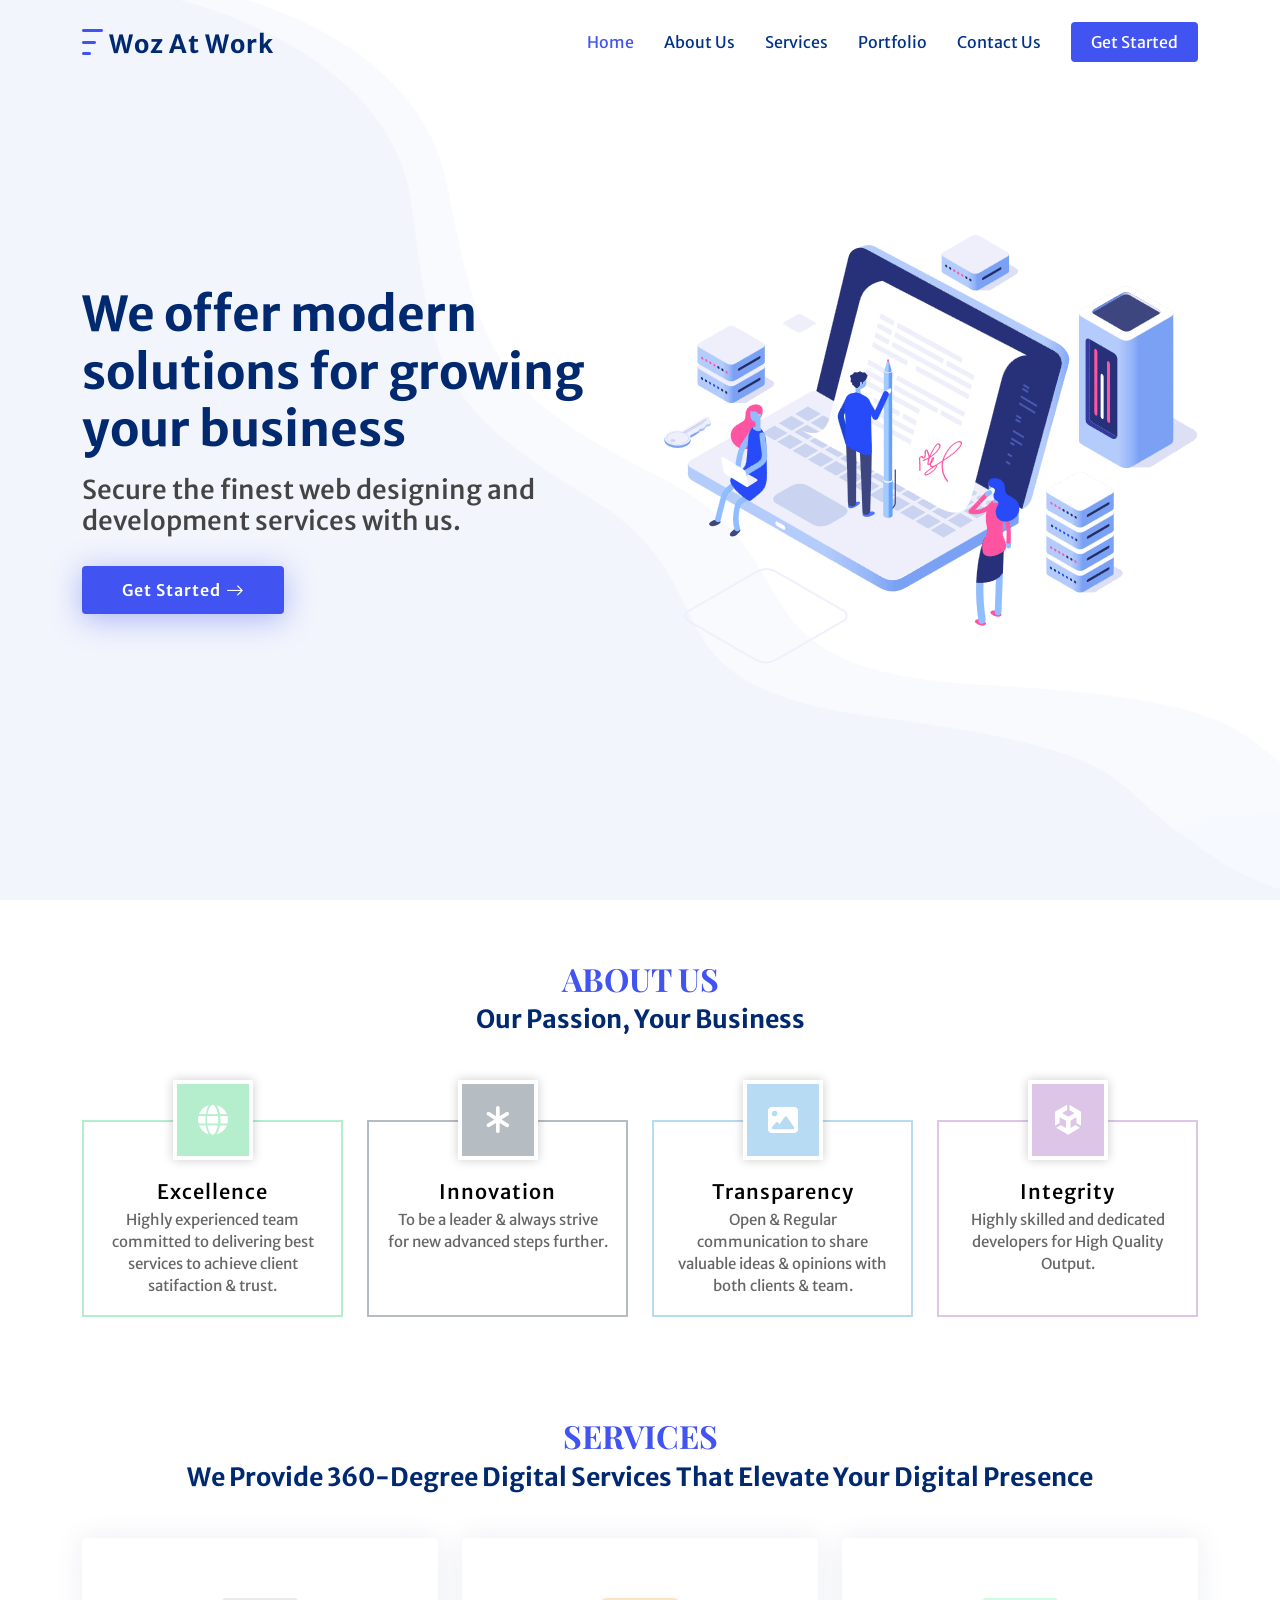
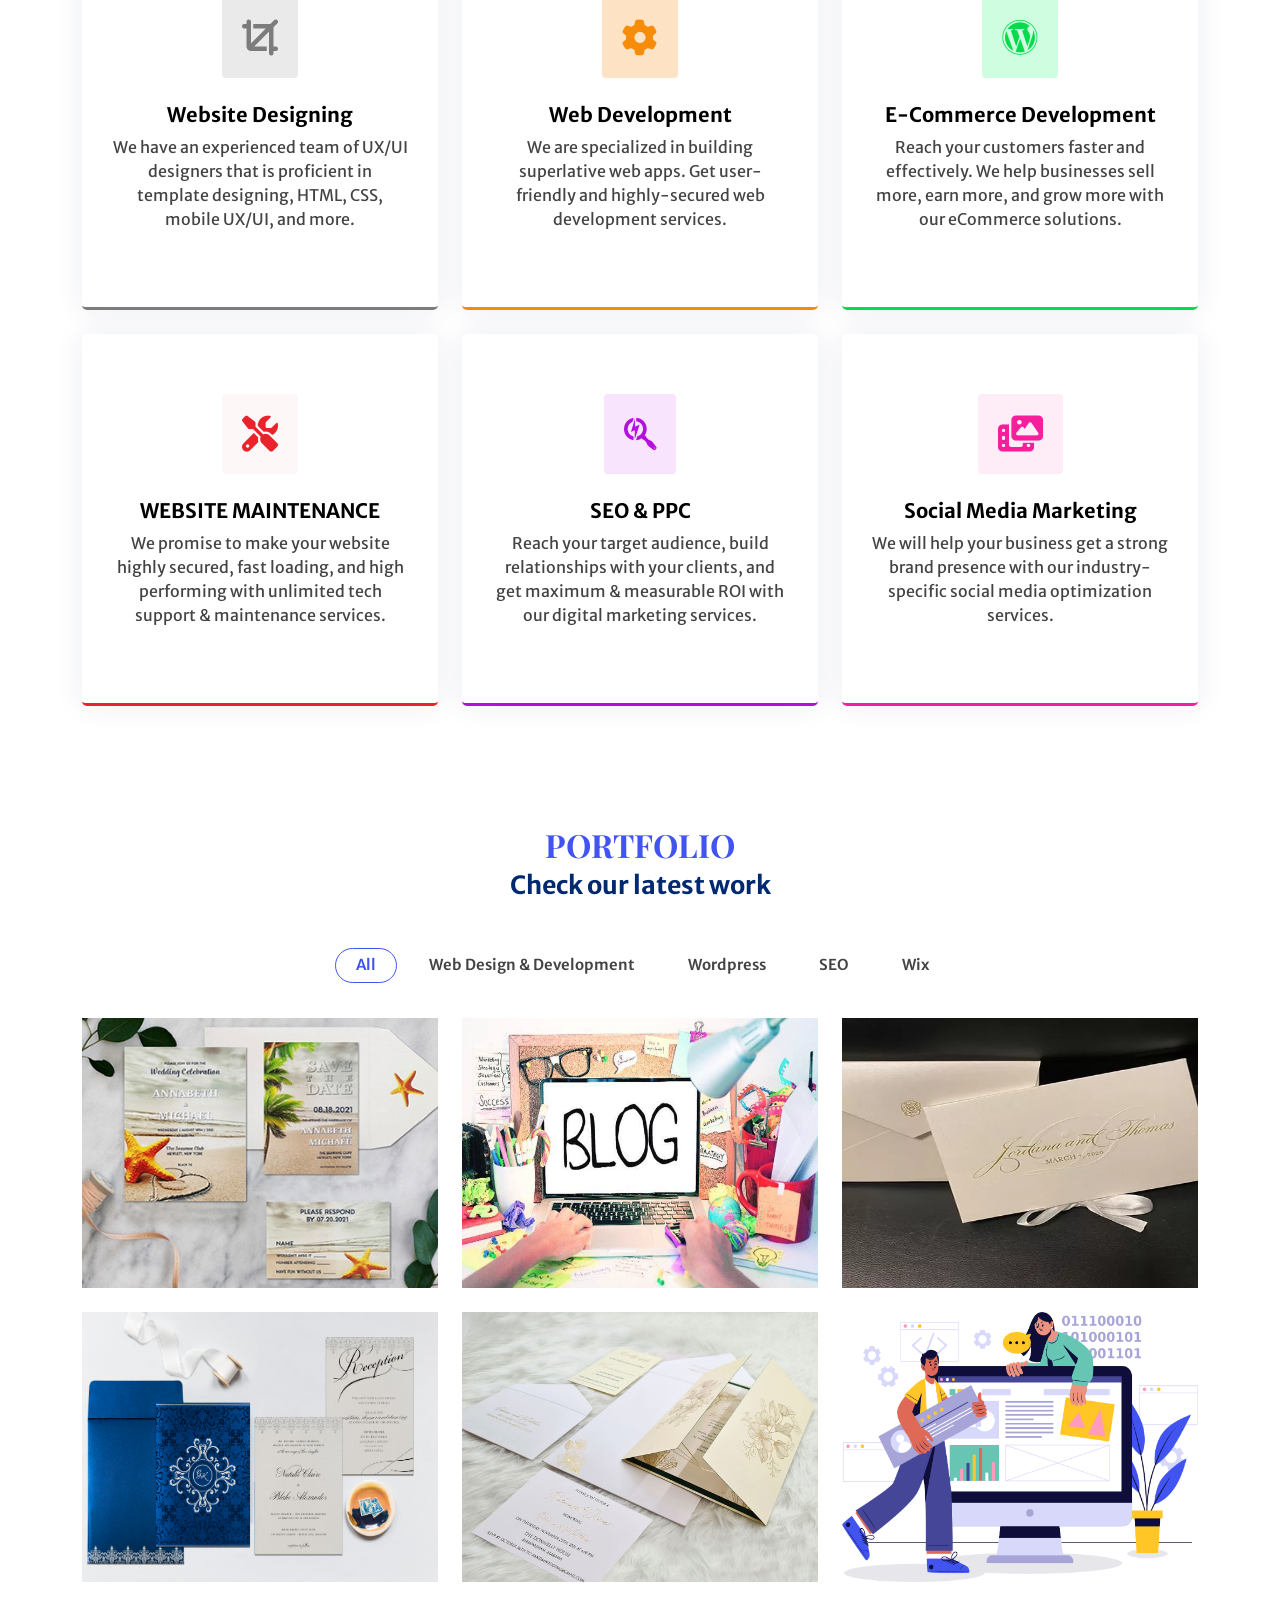
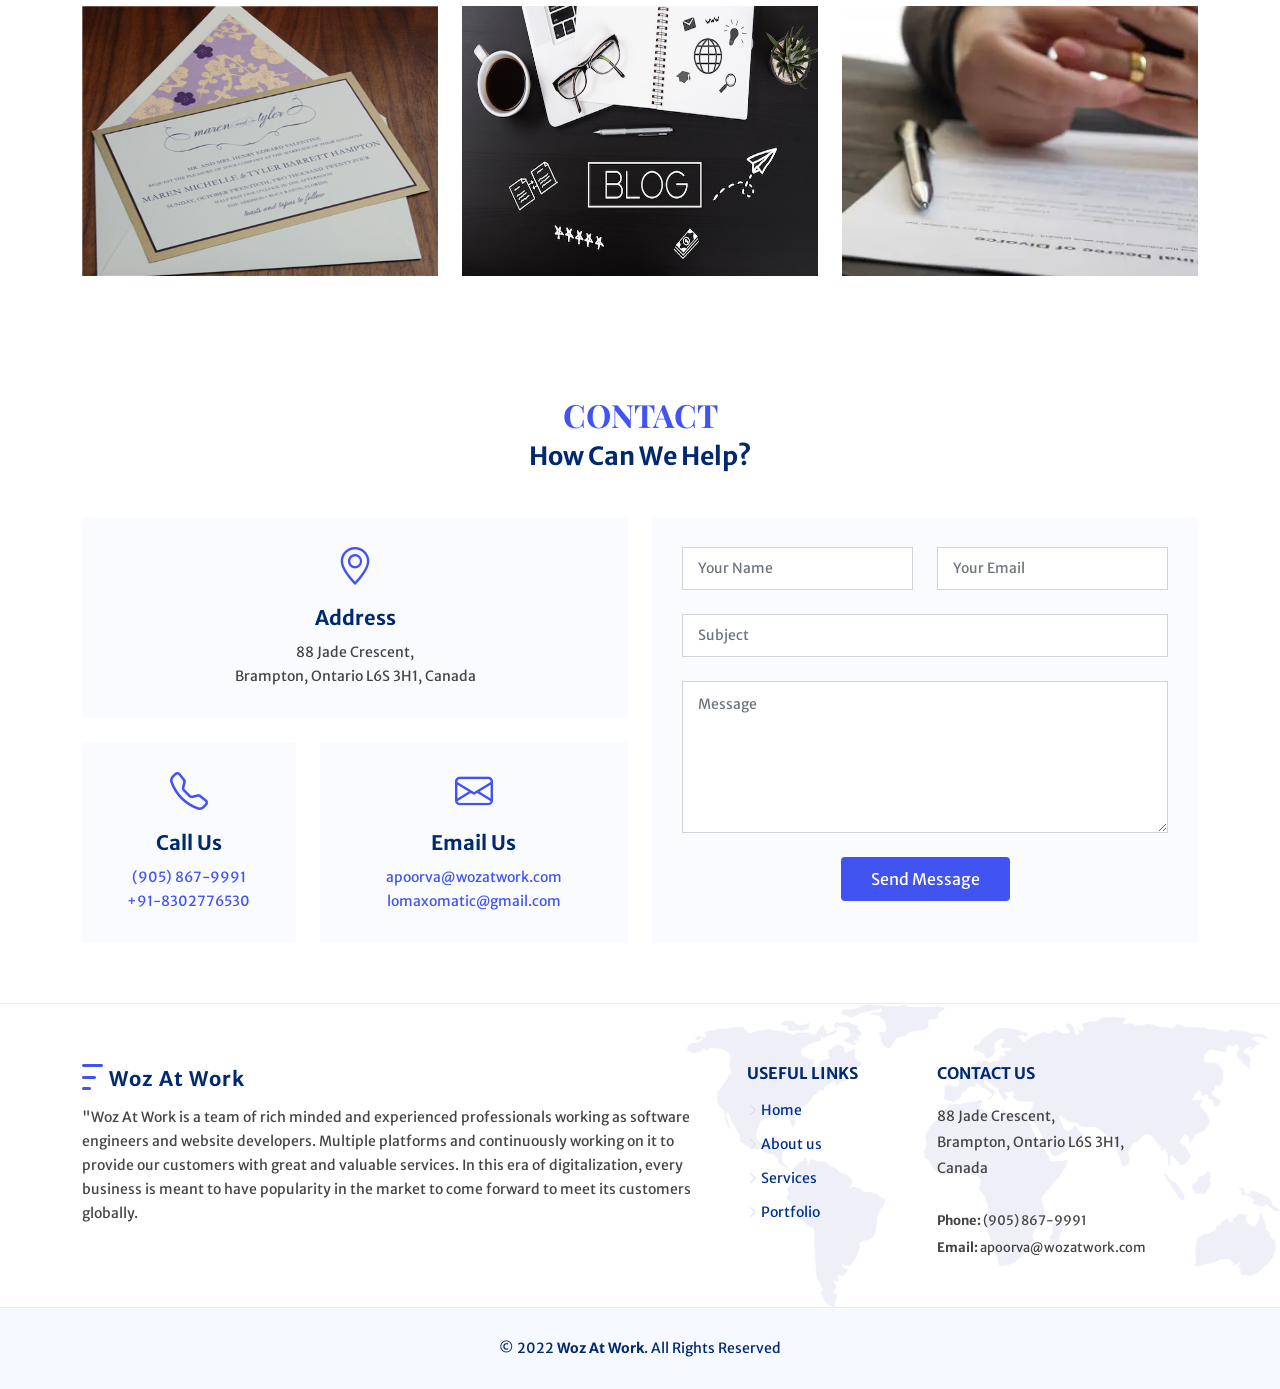
==== commit e2b26a1c: "21commit" ====
--- a/index.html
+++ b/index.html
@@ -138,7 +138,7 @@
       <div class="container" data-aos="fade-up">
         <header class="section-header">
           <h2>Services</h2>
-          <p>Know What Services We Provide</p>
+          <p>We Provide 360-Degree Digital Services That Elevate Your Digital Presence</p>
         </header>
 
         <div class="row gy-4">
@@ -146,7 +146,7 @@
             <div class="service-box blue">
               <i class="fa-solid fa-crop icon"></i>
               <h3>Website Designing</h3>
-              <p>Template Design, HTML, CSS & Mobile Responsive as per business nature
+              <p>We have an experienced team of UX/UI designers that is proficient in template designing, HTML, CSS, mobile UX/UI, and more.
                 </p>
             </div>
           </div>
@@ -155,7 +155,7 @@
             <div class="service-box orange">
               <i class="fa-solid fa-gear icon"></i>
               <h3>Web Development</h3>
-              <p>AStatic, Blog, CMS, Classified, Portal & other Development with Database
+              <p>We are specialized in building superlative web apps. Get user-friendly and highly-secured web development services.
               </p>
             </div>
           </div>
@@ -163,8 +163,8 @@
           <div class="col-lg-4 col-md-6" data-aos="fade-up" data-aos-delay="400">
             <div class="service-box green">
               <i class="fa-brands fa-wordpress icon"></i>
-              <h3>E-Commerce Development</h3>
-              <p>Ecommerce Web & Mobile app Development with Payment gateway</p>
+              <h3>E-Commerce  Development</h3>
+              <p>Reach your customers faster and effectively. We help businesses sell more, earn more, and grow more with our eCommerce solutions.</p>
             </div>
           </div>
 
@@ -172,24 +172,24 @@
             <div class="service-box red">
               <i class="fa-solid fa-screwdriver-wrench icon"></i>
               <h3>WEBSITE MAINTENANCE</h3>
-              <p>24*7 Support, Website Redesign, Website Support</p>
+              <p>We promise to make your website highly secured, fast loading, and high performing with unlimited tech support & maintenance services.</p>
             </div>
           </div>
 
           <div class="col-lg-4 col-md-6" data-aos="fade-up" data-aos-delay="600">
             <div class="service-box purple">
               <i class="fa-brands fa-searchengin icon"></i>
-              <h3>SEO, SMO & PPC</h3>
-              <p>Digital Marketing Services with best Return on Investment
+              <h3>SEO & PPC</h3>
+              <p>Reach your target audience, build relationships with your clients, and get maximum & measurable ROI with our digital marketing services.
               </p>
             </div>
           </div>
 
           <div class="col-lg-4 col-md-6" data-aos="fade-up" data-aos-delay="700">
             <div class="service-box pink">
-              <i class="fa-solid fa-draw-polygon icon"></i>
-              <h3>GRAPHICS DESIGN</h3>
-              <p>Logo, Banner, Website Template Design Services with creativity</p>
+              <i class="fa-solid fa-photo-film icon"></i>
+              <h3>Social Media Marketing</h3>
+              <p>We will help your business get a strong brand presence with our industry-specific social media optimization services.</p>
             </div>
           </div>
         </div>
@@ -464,8 +464,8 @@
                 <div class="info-box">
                   <i class="bi bi-envelope"></i>
                   <h3>Email Us</h3>
-                  <a href="mailto:kuldeeps@charupapers.com">kuldeeps@charupapers.com</a> 
-                  <a href="mailto:sharmaapoorva7421@gmail.com">sharmaapoorva7421@gmail.com</a> 
+                  <a href="mailto:apoorva@wozatwork.com">apoorva@wozatwork.com</a> 
+                  <a href="mailto:lomaxomatic@gmail.com">lomaxomatic@gmail.com</a> 
                 </div>
               </div>
             </div>
@@ -525,12 +525,12 @@
             </a>
             <p>"Woz At Work is a team of rich minded and experienced professionals working as software engineers and website developers. Multiple platforms and continuously working on it to provide our customers with great and valuable services. In this era of digitalization, every business is meant to have popularity in the market to come forward to meet its customers globally.
             </p>
-            <div class="social-links mt-3">
-              <a href="#" class="twitter"><i class="bi bi-twitter"></i></a>
-              <a href="#" class="facebook"><i class="bi bi-facebook"></i></a>
-              <a href="#" class="instagram"><i class="bi bi-instagram"></i></a>
-              <a href="#" class="linkedin"><i class="bi bi-linkedin"></i></a>
-            </div>
+            <!-- <div class="social-links mt-3">
+              <a href="javascript:void(0);" class="twitter"><i class="bi bi-twitter"></i></a>
+              <a href="javascript:void(0);" class="facebook"><i class="bi bi-facebook"></i></a>
+              <a href="javascript:void(0);" class="instagram"><i class="bi bi-instagram"></i></a>
+              <a href="javascript:void(0);" class="linkedin"><i class="bi bi-linkedin"></i></a>
+            </div> -->
           </div>
 
           <div class="col-lg-2 col-md-6 text-center text-md-start footer-links">
@@ -549,7 +549,7 @@
               Brampton, Ontario L6S 3H1, <br>
                Canada <br> <br>
               <a href="tel:(905) 8679991"><strong>Phone:</strong> (905) 867-9991</a> <br>
-              <a href="mailto:sharmaapoorva7421@gmail.com"><strong>Email:</strong> sharmaapoorva7421@gmail.com</a><br>
+              <a href="mailto:apoorva@wozatwork.com"><strong>Email:</strong> apoorva@wozatwork.com</a><br>
             </p>
           </div>
 
